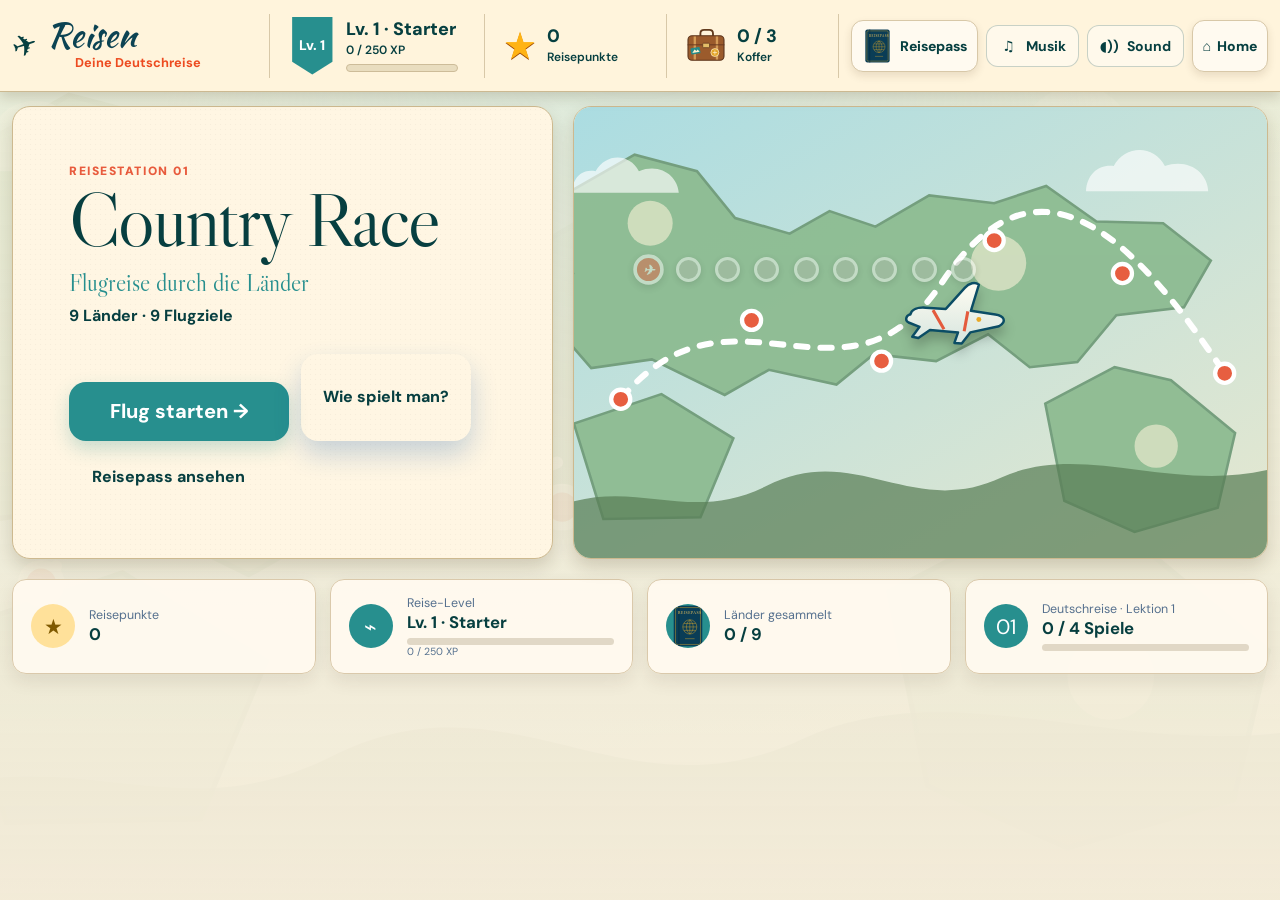
==== english-game/CountryMap/index.html @ 7abf274a "Implement Reisen English learning game" ====
<!doctype html>
<html lang="de">

<head>
    <meta charset="utf-8">
    <meta name="viewport" content="width=device-width,initial-scale=1,viewport-fit=cover">
    <meta name="theme-color" content="#fff4dc">
    <title>Flag Match – Woher kommst du?</title>
    <title>Country Race · Deine Deutschreise</title>
    <link rel="stylesheet" href="assets/country-map.css">
    <link rel="stylesheet" href="../assets/game-theme.css">
    <link rel="stylesheet" href="../assets/reisen-audio.css">
    <link rel="stylesheet" href="../assets/mobile-fit.css?v=mobile-9">
    <style>
        :root {
            --blue: #4f80ed;
            --dark: #19345f;
            --pale: #eaf4ff;
            --green: #23b77b;
            --red: #ef5f67;
            --shadow: 0 20px 55px rgba(38, 76, 135, .17);
            --radius: 30px
        }

        * {
            box-sizing: border-box
        }

        html,
        body {
            margin: 0;
            min-height: 100%;
            font-family: var(--font-ui, "DM Sans", "Segoe UI", Arial, sans-serif);
            color: var(--dark)
        }

        body {
            min-height: 100vh;
            min-height: 100dvh;
            overflow-x: hidden;
            background: linear-gradient(145deg, #cde9ff 0%, #79afff 50%, #668ae9 100%)
        }

        button {
            font: inherit
        }

        .bg {
            position: fixed;
            inset: 0;
            overflow: hidden;
            pointer-events: none
        }

        .orb {
            position: absolute;
            border-radius: 50%;
            background: rgba(255, 255, 255, .18);
            animation: float 7s ease-in-out infinite
        }

        .o1 {
            width: 130px;
            height: 130px;
            left: 5%;
            top: 13%
        }

        .o2 {
            width: 48px;
            height: 48px;
            right: 11%;
            top: 18%;
            animation-delay: -2s
        }

        .o3 {
            width: 90px;
            height: 90px;
            right: 4%;
            bottom: 12%;
            animation-delay: -4s
        }

        .cloud {
            position: absolute;
            width: 100px;
            height: 30px;
            border-radius: 30px;
            background: rgba(255, 255, 255, .44);
            filter: blur(.2px);
            animation: drift 18s linear infinite
        }

        .cloud:before,
        .cloud:after {
            content: "";
            position: absolute;
            border-radius: 50%;
            background: inherit
        }

        .cloud:before {
            width: 42px;
            height: 42px;
            left: 18px;
            bottom: 5px
        }

        .cloud:after {
            width: 55px;
            height: 55px;
            right: 13px;
            bottom: 3px
        }

        .c1 {
            top: 12%;
            left: -130px
        }

        .c2 {
            top: 70%;
            left: -180px;
            animation-delay: -9s;
            transform: scale(.65)
        }

        .route {
            position: absolute;
            right: -20px;
            top: 15%;
            width: 340px;
            height: 190px;
            opacity: .46
        }

        .plane {
            position: absolute;
            right: 13%;
            top: 14%;
            font-size: 32px;
            transform: rotate(-18deg);
            animation: plane 5s ease-in-out infinite
        }

        .map {
            position: absolute;
            inset: 10% 4%;
            width: 92%;
            height: 80%;
            opacity: .07
        }

        .app {
            position: relative;
            z-index: 2;
            min-height: 100vh;
            min-height: 100dvh;
            display: grid;
            place-items: center;
            padding: 20px
        }

        .shell {
            width: min(720px, 100%)
        }

        .topbar {
            display: flex;
            align-items: center;
            justify-content: space-between;
            margin-bottom: 14px;
            color: white;
            font-weight: 800;
            text-shadow: 0 2px 8px #436aaa
        }

        .sound,
        .icon-btn {
            border: 0;
            background: rgba(255, 255, 255, .88);
            color: var(--dark);
            width: 48px;
            height: 48px;
            border-radius: 16px;
            cursor: pointer;
            box-shadow: 0 8px 22px rgba(35, 65, 110, .16);
            transition: .2s
        }

        .sound:hover,
        .icon-btn:hover {
            transform: translateY(-2px)
        }

        .score {
            padding: 11px 18px;
            border-radius: 16px;
            background: rgba(255, 255, 255, .24);
            backdrop-filter: blur(8px)
        }

        .progress-meta {
            display: flex;
            justify-content: space-between;
            margin: 0 4px 8px
        }

        .progress {
            height: 12px;
            border-radius: 20px;
            background: rgba(255, 255, 255, .28);
            overflow: hidden;
            margin-bottom: 18px
        }

        .progress>div {
            height: 100%;
            width: 0;
            border-radius: inherit;
            background: linear-gradient(90deg, #ffe66b, #ffbd4a);
            transition: width .5s ease;
            box-shadow: 0 0 14px #ffd95e
        }

        .card {
            position: relative;
            text-align: center;
            background: rgba(255, 255, 255, .91);
            border: 1px solid rgba(255, 255, 255, .72);
            box-shadow: var(--shadow);
            border-radius: var(--radius);
            padding: clamp(24px, 5vw, 45px);
            backdrop-filter: blur(16px);
            overflow: hidden;
            animation: enter .55s cubic-bezier(.2, .8, .2, 1)
        }

        .screen[hidden] {
            display: none
        }

        .start-card {
            padding-block: clamp(48px, 10vw, 85px)
        }

        .globe {
            font-size: clamp(70px, 14vw, 110px);
            display: block;
            filter: drop-shadow(0 12px 13px rgba(35, 87, 153, .2));
            animation: bob 3s ease-in-out infinite
        }

        h1 {
            font-size: clamp(38px, 8vw, 66px);
            line-height: 1;
            margin: 18px 0 10px;
            letter-spacing: -2px
        }

        h2 {
            font-size: clamp(27px, 5vw, 39px);
            margin: 10px 0
        }

        p {
            font-size: clamp(17px, 3vw, 21px);
            color: #617492
        }

        .primary {
            border: 0;
            margin-top: 28px;
            padding: 18px 34px;
            min-width: 220px;
            border-radius: 19px;
            background: linear-gradient(135deg, #558cf5, #426ed8);
            color: #fff;
            font-size: 20px;
            font-weight: 850;
            cursor: pointer;
            box-shadow: 0 13px 25px rgba(67, 110, 216, .33);
            transition: transform .2s, box-shadow .2s
        }

        .primary:hover {
            transform: translateY(-3px);
            box-shadow: 0 17px 30px rgba(67, 110, 216, .37)
        }

        .primary:active {
            transform: translateY(1px)
        }

        .flag-row {
            display: flex;
            justify-content: center;
            align-items: center;
            gap: 14px;
            margin: 4px 0
        }

        .flag {
            font-size: clamp(82px, 20vw, 136px);
            line-height: 1.2;
            filter: drop-shadow(0 11px 8px rgba(23, 52, 95, .16));
            user-select: none
        }

        .speak {
            font-size: 23px
        }

        .question {
            margin: 7px 0 25px;
            font-weight: 900;
            color: var(--dark)
        }

        .answers {
            display: grid;
            grid-template-columns: 1fr 1fr;
            gap: 14px
        }

        .answer {
            border: 2px solid #dce9f9;
            background: #fff;
            color: var(--dark);
            border-radius: 18px;
            padding: 17px 12px;
            font-size: 17px;
            font-weight: 800;
            cursor: pointer;
            box-shadow: 0 6px 13px rgba(50, 80, 120, .08);
            transition: .18s
        }

        .answer:hover:not(:disabled) {
            border-color: #80a9f6;
            transform: translateY(-2px);
            background: #f7faff
        }

        .answer:disabled {
            cursor: default
        }

        .answer.correct {
            color: #08744c;
            background: #dff8ed;
            border-color: #4bd29b;
            animation: pop .45s
        }

        .answer.wrong {
            color: #a72e38;
            background: #ffe2e4;
            border-color: #f27a82
        }

        .feedback {
            min-height: 72px;
            margin-top: 18px;
            display: grid;
            place-items: center;
            font-weight: 900;
            font-size: 20px
        }

        .feedback.good {
            color: #148259
        }

        .feedback.bad {
            color: #c7424d
        }

        .float-points {
            position: absolute;
            left: 50%;
            top: 42%;
            font-size: 25px;
            font-weight: 950;
            color: var(--green);
            animation: points 1s forwards;
            pointer-events: none
        }

        .combo {
            color: #d95a20;
            font-weight: 900;
            min-height: 24px
        }

        .shake {
            animation: shake .42s
        }

        .good-glow {
            animation: greenGlow .7s
        }

        .bad-glow {
            animation: redGlow .7s
        }

        .stats {
            display: grid;
            grid-template-columns: 1fr 1fr;
            gap: 12px;
            margin: 25px 0
        }

        .stat {
            background: #f1f6fd;
            border-radius: 18px;
            padding: 17px
        }

        .stat b {
            display: block;
            font-size: 27px;
            color: var(--dark)
        }

        .stat span {
            font-size: 14px;
            color: #687b97
        }

        .actions {
            display: flex;
            justify-content: center;
            gap: 12px;
            flex-wrap: wrap
        }

        .secondary {
            background: #fff;
            color: #416cc9;
            border: 2px solid #a8c3f7;
            box-shadow: none
        }

        .confetti {
            position: fixed;
            z-index: 5;
            top: -20px;
            width: 10px;
            height: 18px;
            border-radius: 3px;
            animation: fall var(--d) linear forwards;
            transform: rotate(var(--r))
        }

        @keyframes enter {
            from {
                opacity: 0;
                transform: translateY(20px) scale(.98)
            }
        }

        @keyframes float {
            50% {
                transform: translateY(-22px)
            }
        }

        @keyframes bob {
            50% {
                transform: translateY(-9px) rotate(3deg)
            }
        }

        @keyframes drift {
            to {
                left: 110%
            }
        }

        @keyframes plane {
            50% {
                transform: translate(-22px, 14px) rotate(-10deg)
            }
        }

        @keyframes pop {
            50% {
                transform: scale(1.04)
            }
        }

        @keyframes points {
            to {
                opacity: 0;
                transform: translateY(-90px) scale(1.25)
            }
        }

        @keyframes shake {

            20%,
            60% {
                transform: translateX(-8px)
            }

            40%,
            80% {
                transform: translateX(8px)
            }
        }

        @keyframes greenGlow {
            50% {
                box-shadow: 0 0 42px rgba(35, 183, 123, .65)
            }
        }

        @keyframes redGlow {
            50% {
                box-shadow: 0 0 42px rgba(239, 95, 103, .55)
            }
        }

        @keyframes fall {
            to {
                transform: translateY(110vh) rotate(720deg);
                opacity: .7
            }
        }

        :focus-visible {
            outline: 4px solid #ffcf4c;
            outline-offset: 3px
        }

        @media(max-width:560px) {
            .app {
                padding: 12px
            }

            .answers {
                grid-template-columns: 1fr
            }

            .card {
                border-radius: 25px;
                padding: 23px 17px
            }

            .answer {
                padding: 14px 10px
            }

            .topbar {
                font-size: 14px
            }

            .score {
                padding: 10px 12px
            }

            .sound {
                width: 43px;
                height: 43px
            }

            .feedback {
                min-height: 62px;
                margin-top: 10px
            }

            .flag {
                font-size: 92px
            }
        }

        @media(prefers-reduced-motion:reduce) {

            *,
            *:before,
            *:after {
                animation-duration: .01ms !important;
                animation-iteration-count: 1 !important;
                transition-duration: .01ms !important
            }
        }

        .flag {
            font-size: 0 !important;
            width: clamp(170px, 42vw, 245px);
            aspect-ratio: 3/2;
            border-radius: 14px;
            overflow: hidden;
            line-height: 0 !important;
            filter: drop-shadow(0 11px 8px rgba(23, 52, 95, .2));
            box-shadow: inset 0 0 0 1px rgba(0, 0, 0, .12)
        }

        .flag svg {
            display: block;
            width: 100%;
            height: 100%
        }

        @media(max-width:560px) {
            .flag {
                width: 170px
            }
        }

        .screen-head {
            display: flex;
            justify-content: flex-end;
            margin-bottom: 12px
        }

        .passport-btn {
            border: 0;
            border-radius: 15px;
            padding: 11px 16px;
            background: rgba(255, 255, 255, .92);
            color: var(--dark);
            font-weight: 850;
            cursor: pointer;
            box-shadow: 0 8px 22px rgba(35, 65, 110, .16)
        }

        .topbar .passport-btn {
            padding: 11px 13px
        }

        .passport-card {
            width: min(390px, 100%);
            margin: 24px auto 0;
            padding: 16px;
            border: 2px solid #dbe7f6;
            border-radius: 19px;
            background: #f8fbff;
            color: var(--dark);
            cursor: pointer;
            text-align: left
        }

        .passport-card strong {
            display: block;
            font-size: 18px
        }

        .mini-progress,
        .passport-progress {
            height: 9px;
            margin-top: 10px;
            background: #dbe4ed;
            border-radius: 10px;
            overflow: hidden
        }

        .mini-progress span,
        .passport-progress span {
            display: block;
            height: 100%;
            width: 0;
            background: linear-gradient(90deg, #5b8df0, #38bd88);
            border-radius: inherit;
            transition: width .55s ease
        }

        .passport-summary {
            background: #fff8df;
            border: 2px solid #f1d776;
            border-radius: 18px;
            padding: 14px;
            margin: 18px 0;
            font-weight: 800
        }

        .passport-summary p {
            margin: 5px;
            font-size: 16px
        }

        .overlay {
            position: fixed;
            z-index: 20;
            inset: 0;
            display: grid;
            place-items: center;
            padding: 16px;
            background: rgba(15, 34, 67, .62);
            backdrop-filter: blur(5px);
            opacity: 1;
            transition: opacity .2s
        }

        .overlay[hidden] {
            display: none
        }

        .passport-book {
            position: relative;
            width: min(820px, 100%);
            max-height: min(91vh, 900px);
            overflow: auto;
            border-radius: 28px;
            padding: 25px;
            background: linear-gradient(90deg, #fffaf0 0 49.5%, #e5d5ba 50%, #fffaf0 50.5%);
            box-shadow: 0 30px 80px rgba(5, 20, 45, .4);
            animation: passportOpen .35s ease
        }

        .passport-head {
            text-align: center;
            padding-right: 45px
        }

        .passport-head h2 {
            margin: 0
        }

        .passport-head p {
            margin: 4px
        }

        .modal-close {
            position: absolute;
            right: 18px;
            top: 16px;
            width: 43px;
            height: 43px;
            border: 0;
            border-radius: 50%;
            background: #edf2f7;
            font-size: 22px;
            cursor: pointer
        }

        .passport-progress-wrap {
            margin: 18px auto 20px;
            max-width: 520px;
            text-align: center;
            font-weight: 850
        }

        .passport-progress {
            background: #d7d0c3;
            height: 12px
        }

        .complete {
            color: #7a5700;
            margin-top: 10px;
            animation: badgeIn .5s ease
        }

        .stamp-grid {
            display: grid;
            grid-template-columns: repeat(3, minmax(0, 1fr));
            gap: 16px
        }

        .stamp {
            --ink: #275ea8;
            min-width: 0;
            min-height: 168px;
            border: 3px double var(--ink);
            border-radius: 50%;
            padding: 16px 8px;
            display: grid;
            place-items: center;
            align-content: center;
            gap: 4px;
            text-align: center;
            color: var(--ink);
            transform: rotate(var(--turn));
            background: radial-gradient(circle at 20% 30%, transparent 0 2px, currentColor 3px 4px, transparent 5px), rgba(255, 255, 255, .32);
            background-size: 27px 29px;
            box-shadow: inset 0 0 0 4px #fffaf0, inset 0 0 0 6px currentColor
        }

        .stamp-flag {
            font-size: 31px;
            line-height: 1
        }

        .stamp-name {
            font-size: 14px;
            font-weight: 950;
            text-transform: uppercase;
            overflow-wrap: anywhere
        }

        .stamp-state,
        .stamp-visits {
            font-size: 12px;
            font-weight: 900
        }

        .stamp.locked {
            filter: grayscale(1);
            opacity: .48;
            transform: rotate(var(--turn)) scale(.97)
        }

        .stamp.locked .stamp-name {
            filter: blur(.25px)
        }

        .passport-footer {
            display: flex;
            justify-content: center;
            margin-top: 22px
        }

        .reset-btn {
            border: 0;
            background: transparent;
            color: #9c3440;
            text-decoration: underline;
            cursor: pointer;
            padding: 10px
        }

        .unlock-box {
            position: relative;
            width: min(390px, 100%);
            padding: 30px;
            text-align: center;
            border-radius: 28px;
            background: #fffaf0;
            box-shadow: 0 25px 70px rgba(0, 0, 0, .35);
            animation: unlockIn .45s cubic-bezier(.2, 1.5, .4, 1)
        }

        .unlock-box .stamp {
            width: 210px;
            height: 210px;
            margin: 18px auto;
            animation: stampLand .6s cubic-bezier(.2, 1.5, .4, 1)
        }

        .unlock-box h2 {
            color: #b16c05
        }

        .unlock-box p {
            margin: 5px
        }

        .unlock-confetti {
            position: absolute;
            width: 9px;
            height: 14px;
            border-radius: 2px;
            animation: burst 1.2s ease-out forwards
        }

        .confirm-box {
            width: min(430px, 100%);
            padding: 28px;
            text-align: center;
            border-radius: 24px;
            background: white
        }

        .confirm-actions {
            display: flex;
            gap: 10px;
            justify-content: center
        }

        .confirm-actions button {
            margin-top: 16px;
            padding: 12px 18px;
            border: 0;
            border-radius: 13px;
            cursor: pointer;
            font-weight: 800
        }

        .confirm-actions .danger {
            background: #c94350;
            color: white
        }

        @keyframes passportOpen {
            from {
                opacity: 0;
                transform: scale(.93) rotateX(-8deg)
            }
        }

        @keyframes unlockIn {
            from {
                opacity: 0;
                transform: scale(.75)
            }
        }

        @keyframes stampLand {
            from {
                opacity: 0;
                transform: scale(1.8) rotate(-28deg)
            }
        }

        @keyframes badgeIn {
            from {
                opacity: 0;
                transform: scale(.7)
            }
        }

        @keyframes burst {
            to {
                transform: translate(var(--x), var(--y)) rotate(540deg);
                opacity: 0
            }
        }

        @media(max-width:620px) {
            .stamp-grid {
                grid-template-columns: repeat(2, minmax(0, 1fr))
            }

            .passport-book {
                padding: 20px 14px;
                background: #fffaf0
            }

            .topbar {
                flex-wrap: wrap;
                gap: 8px
            }

            .topbar .passport-btn {
                order: 4;
                width: 100%
            }
        }

        @media(max-width:350px) {
            .stamp-grid {
                grid-template-columns: 1fr
            }
        }

        @media(prefers-reduced-motion:reduce) {

            .stamp,
            .stamp.locked {
                transform: none
            }

            .unlock-confetti {
                display: none
            }
        }

        /* Reisen shared visual language */
        :root {
            --blue: #176bd6;
            --blue-dark: #0d55b6;
            --dark: #12325b;
            --muted: #55708e;
            --glass: rgba(255, 255, 255, .78);
            --shadow: 0 22px 60px rgba(28, 91, 151, .14);
            --radius: 24px
        }

        body {
            background: linear-gradient(155deg, #caedff 0%, #7fc7f7 52%, #5ca7e8 100%);
            font-family: var(--font-ui, "DM Sans", "Segoe UI", Arial, sans-serif)
        }

        .site-header {
            position: relative;
            z-index: 10;
            width: min(1120px, calc(100% - 32px));
            min-height: 70px;
            margin: 16px auto 0;
            padding: 10px 12px 10px 20px;
            display: flex;
            align-items: center;
            gap: 10px;
            border: 1px solid rgba(255, 255, 255, .85);
            border-radius: 22px;
            background: rgba(255, 255, 255, .76);
            box-shadow: 0 15px 40px rgba(28, 91, 151, .13);
            backdrop-filter: blur(16px);
            -webkit-backdrop-filter: blur(16px);
            animation: pageIn .55s ease-out both
        }

        .site-brand {
            margin-right: auto;
            color: var(--dark);
            font-size: 1.25rem;
            font-weight: 900;
            letter-spacing: -.02em;
            white-space: nowrap
        }

        .header-item,
        .site-header .sound {
            min-height: 46px;
            width: auto;
            padding: 11px 15px;
            display: inline-flex;
            align-items: center;
            justify-content: center;
            gap: 7px;
            border: 0;
            border-radius: 17px;
            color: #fff;
            background: linear-gradient(135deg, var(--blue), #438fe5);
            box-shadow: 0 10px 22px rgba(18, 91, 176, .22);
            font-weight: 800;
            line-height: 1;
            text-decoration: none;
            white-space: nowrap;
            cursor: pointer;
            transition: transform .25s ease, box-shadow .25s ease, background .25s ease
        }

        .header-item:hover,
        .site-header .sound:hover {
            transform: translateY(-2px) scale(1.02);
            background: linear-gradient(135deg, var(--blue-dark), #287dd9);
            box-shadow: 0 14px 28px rgba(18, 91, 176, .3)
        }

        .header-item:active,
        .site-header .sound:active {
            transform: translateY(1px) scale(.99)
        }

        .app {
            min-height: calc(100vh - 102px);
            min-height: calc(100dvh - 102px);
            padding-top: 18px;
            animation: pageIn .55s ease-out both
        }

        .card,
        .passport-card,
        .passport-summary,
        .stat,
        .passport-book,
        .unlock-box,
        .confirm-box {
            border: 1px solid rgba(255, 255, 255, .88);
            border-radius: var(--radius);
            background: var(--glass);
            box-shadow: var(--shadow);
            backdrop-filter: blur(16px);
            -webkit-backdrop-filter: blur(16px);
            transition: transform .3s ease, box-shadow .3s ease
        }

        .card:hover,
        .passport-card:hover {
            transform: translateY(-4px);
            box-shadow: 0 28px 68px rgba(28, 91, 151, .2)
        }

        .topbar {
            padding: 10px 12px;
            border: 1px solid rgba(255, 255, 255, .7);
            border-radius: 20px;
            background: rgba(255, 255, 255, .28);
            text-shadow: none;
            backdrop-filter: blur(12px)
        }

        .progress-meta {
            margin: 0
        }

        .score {
            background: rgba(255, 255, 255, .72)
        }

        .primary,
        .secondary,
        .passport-btn,
        .icon-btn,
        .modal-close,
        .confirm-actions button,
        .reset-btn {
            border: 0;
            border-radius: 17px;
            color: #fff;
            background: linear-gradient(135deg, var(--blue), #438fe5);
            box-shadow: 0 13px 27px rgba(18, 91, 176, .24);
            font-weight: 800;
            text-decoration: none;
            cursor: pointer;
            transition: transform .25s ease, box-shadow .25s ease, background .25s ease
        }

        .primary:hover,
        .secondary:hover,
        .passport-btn:hover,
        .icon-btn:hover,
        .modal-close:hover,
        .confirm-actions button:hover,
        .reset-btn:hover {
            transform: translateY(-2px) scale(1.02);
            background: linear-gradient(135deg, var(--blue-dark), #287dd9);
            box-shadow: 0 17px 34px rgba(18, 91, 176, .31)
        }

        .primary:active,
        .secondary:active,
        .passport-btn:active,
        .icon-btn:active,
        .modal-close:active,
        .confirm-actions button:active,
        .reset-btn:active {
            transform: translateY(1px) scale(.99)
        }

        .passport-btn {
            padding: 11px 16px
        }

        .icon-btn {
            width: 48px;
            height: 48px
        }

        .modal-close {
            width: 43px;
            height: 43px
        }

        .reset-btn {
            padding: 12px 18px
        }

        .stat {
            background: rgba(241, 248, 255, .78);
            box-shadow: 0 10px 25px rgba(40, 100, 154, .09)
        }

        .passport-summary {
            background: rgba(255, 251, 232, .82)
        }

        .answer {
            border: 0;
            color: #fff;
            background: linear-gradient(135deg, var(--blue), #438fe5);
            box-shadow: 0 10px 22px rgba(18, 91, 176, .2);
            transition: transform .25s ease, box-shadow .25s ease, background .25s ease
        }

        .answer:hover:not(:disabled) {
            border-color: transparent;
            color: #fff;
            background: linear-gradient(135deg, var(--blue-dark), #287dd9);
            transform: translateY(-2px) scale(1.015);
            box-shadow: 0 14px 28px rgba(18, 91, 176, .28)
        }

        .answer:active:not(:disabled) {
            transform: translateY(1px) scale(.99)
        }

        .answer.correct {
            color: #08744c;
            background: #dff8ed;
            box-shadow: 0 10px 22px rgba(35, 183, 123, .2)
        }

        .answer.wrong {
            color: #a72e38;
            background: #ffe2e4;
            box-shadow: 0 10px 22px rgba(239, 95, 103, .18)
        }

        @keyframes pageIn {
            from {
                opacity: 0;
                transform: translateY(12px)
            }

            to {
                opacity: 1;
                transform: translateY(0)
            }
        }

        @media(max-width:700px) {
            .site-header {
                flex-wrap: wrap;
                padding: 10px
            }

            .site-brand {
                flex: 1 0 calc(100% - 10px);
                text-align: center
            }

            .header-item,
            .site-header .sound {
                flex: 1 1 0;
                min-width: 0;
                padding-inline: 10px
            }

            .app {
                min-height: calc(100dvh - 148px);
                padding-inline: 12px
            }
        }

        @media(max-width:420px) {
            .site-header {
                width: calc(100% - 20px);
                margin-top: 10px
            }

            .header-item,
            .site-header .sound {
                font-size: .82rem
            }

            .card {
                padding-inline: 16px
            }

            .primary {
                width: 100%;
                min-width: 0;
                padding-inline: 16px
            }

            .actions {
                width: 100%
            }

            .topbar {
                font-size: .85rem
            }

            .stamp {
                min-height: 145px
            }
        }
    </style>
</head>

<body class="reisen-upgrade" data-music-theme="countryMap">
    <div id="reisenApp">
        <a class="skip-link" href="#reiseMain">Zum Spiel springen</a>
        <header class="reisen-header" aria-label="Hauptnavigation"><a class="reisen-brand" href="../index.html"><span
                    class="reisen-brand__plane">✈</span><span><b class="reisen-brand__name">Reisen</b><small
                        class="reisen-subtitle">Deine Deutschreise</small></span></a>
            <div class="reisen-header__stat"><span class="reisen-level">Lv. 1</span><span><b
                        data-level-name>Starter</b><small data-xp-text>0 / 250 XP</small><span class="reisen-xp"><i
                            data-xp-bar></i></span></span></div>
            <div class="reisen-header__stat"><span class="reisen-star">★</span><span><b
                        data-global-points>0</b><small>Reisepunkte</small></span></div>
            <div class="reisen-header__stat reisen-header__stat--case"><img src="assets/country-map/suitcase.svg"
                    width="42" height="42" alt=""><span><b><span data-suitcase>0</span> /
                        3</b><small>Koffer</small></span></div>
            <div class="reisen-header__actions"><button class="reisen-header__action reisen-header__action--passport"
                    data-passport><img src="assets/country-map/passport.svg"
                        alt=""><span>Reisepass</span></button><button class="reisen-header__action" data-sound
                    aria-label="Ton ausschalten">🔊<span>Sound</span></button><a class="reisen-header__action"
                    href="../index.html" aria-label="Home">⌂<span>Home</span></a></div>
        </header>
        <main id="reiseMain" class="reise-main">
            <p id="reiseLive" class="sr-only" aria-live="assertive"></p>
            <section id="reiseStart" class="reise-screen start-layout">
                <article class="paper intro-card">
                    <p class="kicker">REISESTATION 01</p>
                    <h1>Country Race</h1>
                    <p class="tagline">Flugreise durch die Länder</p><b>9 Länder · 9 Flugziele</b>
                    <div class="button-row"><button class="reise-button primary" id="reiseStartBtn">Flug starten
                            →</button><button class="reise-button secondary" id="reiseHowBtn">Wie spielt man?</button><button class="reise-button quiet" data-passport>Reisepass ansehen</button>
                    </div>
                </article>
                <article class="paper map-card"><img src="assets/country-map/travel-map.svg"
                        alt="Illustrierte Reiseroute">
                    <div class="route" data-route></div><img class="map-plane" src="assets/country-map/plane.svg"
                        alt="">
                </article>
                <aside class="status-grid">
                    <div class="status-box"><i>★</i><span>Reisepunkte<strong data-global-points>0</strong></span></div>
                    <div class="status-box"><i>⌁</i><span>Reise-Level<strong data-level-name>Lv. 1 · Starter</strong><em
                                class="meter"><u data-xp-bar></u></em><small data-xp-text></small></span></div>
                    <div class="status-box"><img src="assets/country-map/passport.svg" alt=""><span>Länder
                            gesammelt<strong><b data-visited>0</b> / 9</strong></span></div>
                    <div class="status-box"><i>01</i><span>Deutschreise · Lektion 1<strong><b data-games>0</b> / 4
                                Spiele</strong><em class="meter"><u data-lesson-bar></u></em></span></div>
                </aside>
            </section>
            <section id="reiseGame" class="reise-screen play-layout" hidden>
                <aside class="paper journey-panel">
                    <p class="station-tag">REISESTATION 01</p>
                    <h2>COUNTRY RACE</h2>
                    <p class="left-subtitle">Flugreise durch die Länder</p><strong>9 Länder · 9 Flugziele</strong>
                    <div class="mini-map"><img src="assets/country-map/travel-map.svg" alt="Dekorative Reisekarte">
                        <div class="route" data-route></div><img id="reisePlane" src="assets/country-map/plane.svg"
                            alt="Aktuelle Position">
                    </div>
                    <div class="left-passport"><img src="assets/country-map/passport.svg" alt=""><span>Mein
                            Reisepass<b><b data-visited>0</b> / 9 Länder besucht</b></span></div><button
                        class="reise-button primary" data-passport>Reisepass ansehen</button><small
                        class="left-best">Bestwert 🏆 <b id="leftBest">0</b></small>
                    <div class="bonus-box"><img src="assets/country-map/suitcase.svg"
                            alt=""><span><b>Bonus-Koffer</b><small><b data-suitcase>0</b> / 3 richtige</small></span>
                    </div>
                    <div class="combo-box"><b id="reiseCombo">Serie starten</b><small id="comboHelp">Drei richtige
                            Antworten finden den Koffer.</small></div>
                </aside>
                <div class="question-column">
                    <div class="mission-route paper"><span id="reiseMission">MISSION 1 / 9</span>
                        <div class="route" data-route></div><b>⚑</b>
                    </div>
                    <article class="paper quiz-card flight-card phase-start" id="reiseCard">
                        <div class="mystery" id="mysteryLabel" hidden><b>GEHEIMES LAND</b><span>Doppelte
                                Missionspunkte</span></div>
                        <div class="flight-prompt">
                            <span>FLUGZIEL</span>
                            <div class="reise-flag" id="reiseFlag" role="img"></div>
                            <div class="conceal" id="conceal" hidden>?</div><button id="reiseSpeak"
                                aria-label="Ländernamen anhören">🔊</button>
                        </div>
                        <h2>Fliege zum richtigen Land!</h2>
                        <div class="flight-world" id="flightWorld">
                            <div class="flight-sky" aria-hidden="true"><i></i><i></i><i></i></div>
                            <div class="flight-horizon" aria-hidden="true"></div>
                            <div class="reise-answers flight-lanes" id="reiseAnswers"></div>
                            <div class="flight-plane" id="flightPlane" aria-hidden="true"><i class="turbo-trail"></i><img src="assets/country-map/plane.svg" alt=""></div>
                            <div class="arrival-banner" id="arrivalBanner" hidden><b>ZIEL ERREICHT!</b><span>Alle Länder angeflogen</span></div>
                        </div>
                        <div class="reise-feedback" id="reiseFeedback" aria-live="polite"></div><button
                            class="reise-button primary" id="reiseNext" hidden>Weiterfliegen →</button>
                    </article>
                    <div class="game-footer"><button class="reise-button secondary"
                            onclick="document.getElementById('reiseStart').hidden=false;document.getElementById('reiseGame').hidden=true">←
                            Zurück</button><span>✈ Flugmeilen <b id="reiseScore">0</b></span><span>Bestwert <b
                                id="reiseBest">0</b></span></div>
                </div>
                <aside class="paper passport-side">
                    <header><img src="assets/country-map/passport.svg" alt="">
                        <h3>MEIN REISEPASS</h3>
                        <p>Lektion 1</p>
                    </header>
                    <nav>
                        <span>◎<small>Länder</small></span><span>▣<small>Dialoge</small></span><span>✚<small>Sätze</small></span><span>⌖<small>Woher?</small></span>
                    </nav>
                    <p>Besuchte Länder: <b data-visited>0</b> / 9</p>
                    <div id="reiseMiniStamps" class="mini-stamp-grid"></div><button class="text-link"
                        data-passport>Reisepass öffnen →</button>
                    <footer>Alle 9 Länder besuchen für das <b>Länder-Meister-Abzeichen!</b></footer>
                </aside>
            </section>
            <section id="reiseEnd" class="reise-screen end-layout" hidden>
                <article class="paper final-card"><img src="assets/country-map/plane.svg" alt="">
                    <p class="kicker">REISESTATION 01</p>
                    <h1>Reise geschafft!</h1>
                    <p id="recordText"></p>
                    <div class="results">
                        <div><b>9</b><span>Missionen</span></div>
                        <div><b id="finalCorrect">0 / 9</b><span>richtig</span></div>
                        <div><b id="finalScore">0</b><span>Flugmeilen</span></div>
                        <div><b id="finalCombo">x0</b><span>Beste Serie</span></div>
                        <div><b id="finalStamps">0</b><span>Neue Stempel</span></div>
                    </div>
                    <div id="finishBonus" class="finish-bonus"></div>
                    <div class="global-result"><span>★ Reisepunkte <b data-global-points>0</b></span><span
                            data-level-name>Lv. 1 · Starter</span><span>Deutschreise: <b data-games>0</b> / 4</span><em
                            class="meter"><u data-lesson-bar></u></em></div>
                    <div class="button-row"><button class="reise-button primary" id="reiseAgain">Noch einmal
                            spielen</button><button class="reise-button secondary" data-passport>Reisepass
                            ansehen</button><a class="reise-button quiet" href="../index.html">Zurück zu den Spielen</a>
                    </div>
                </article>
            </section>
        </main>
        <div class="reise-overlay" id="reisePassport" hidden>
            <section class="passport-book-new" role="dialog" aria-modal="true" aria-labelledby="reisePassportTitle">
                <button class="close-modal" data-close>×</button>
                <header><small>DEINE DEUTSCHREISE</small>
                    <h2 id="reisePassportTitle">Mein Reisepass</h2>
                    <p>Besuchte Länder: <b data-visited>0</b> / 9</p>
                </header><em class="meter"><u data-passport-bar></u></em>
                <nav><button class="active">Länder</button><button disabled>Meine Reise · bald</button></nav>
                <div id="reiseStampGrid" class="stamp-grid-new"></div>
                <p id="passportMilestone">Sammle alle neun Länderstempel.</p><button class="reset-link"
                    id="reiseReset">Länderstempel zurücksetzen</button>
            </section>
        </div>
        <div class="reise-overlay" id="reiseReward" hidden>
            <section class="reward-card" role="dialog" aria-modal="true" aria-labelledby="rewardHeading"><button
                    class="close-modal" data-close>×</button><small id="rewardKicker">NEUER STEMPEL</small>
                <h2 id="rewardHeading"></h2>
                <div id="rewardImage"></div>
                <p id="rewardCopy"></p><button class="reise-button primary" data-close>Weiterreisen</button>
            </section>
        </div>
        <div class="reise-overlay" id="reiseConfirm" hidden>
            <section class="confirm-card" role="alertdialog" aria-modal="true">
                <h2>Länderstempel zurücksetzen?</h2>
                <p>Besuche und Stempel werden gelöscht. Reisepunkte, XP und Spielwerte bleiben erhalten.</p><button
                    class="reise-button secondary" id="reiseCancel">Abbrechen</button><button
                    class="reise-button danger" id="reiseConfirmBtn">Zurücksetzen</button>
            </section>
        </div>
        <div class="reise-overlay" id="reiseTutorial" hidden>
            <section class="reward-card tutorial-card" role="dialog" aria-modal="true" aria-labelledby="tutorialHeading"><button
                    class="close-modal" data-close>×</button><small>COUNTRY RACE</small>
                <h2 id="tutorialHeading">So fliegst du</h2>
                <ol><li>Sieh dir die Flagge an.</li><li>Wähle mit Tippen, ← → oder A / D eine Flugroute.</li><li>Fliege durch das richtige Länder-Tor und sammle Flugmeilen.</li></ol>
                <p>Ab drei richtigen Flügen startet dein Turbo. Es gibt keine Leben und keinen Zeitdruck.</p>
                <button class="reise-button primary" id="tutorialStart">Flug starten →</button>
            </section>
        </div>
        <div id="reiseToasts" class="toast-stack" aria-live="polite"></div>
    </div>
    <div id="legacyCountryMap" hidden>
        <header class="site-header" aria-label="Reisen navigation">
            <div class="site-brand">✈️ Reisen</div>
            <a class="header-item" href="../index.html" aria-label="Zur Reisen Startseite">🏠 Home</a>
            <div class="header-item" aria-label="Beste Punktzahl">⭐ Best Score <span id="headerBest">0</span></div>
            <button class="sound" data-sound aria-label="Ton ein- oder ausschalten">🔊 Sound</button>
        </header>
        <div class="bg" aria-hidden="true">
            <div class="orb o1"></div>
            <div class="orb o2"></div>
            <div class="orb o3"></div>
            <div class="cloud c1"></div>
            <div class="cloud c2"></div>
            <div class="plane">✈️</div><svg class="route" viewBox="0 0 340 190">
                <path d="M10 165 C90 20 190 210 330 20" fill="none" stroke="white" stroke-width="3"
                    stroke-dasharray="8 10" />
            </svg><svg class="map" viewBox="0 0 1000 500">
                <path fill="white"
                    d="M70 128l59-45 108 9 62 55-34 61-67 9-39 68-54-31-28-72zm278-48 83-31 68 25 8 48-44 34 36 71-30 135-57-25-24-114-51-42zm224 53 64-64 147-18 151 61-13 72-95 26-51 85-83-20-15-93-90-5zm169 234 87-37 91 50-32 67-103-4z" />
            </svg>
        </div>
        <main class="app">
            <div class="shell">
                <section id="start" class="screen">
                    <div class="screen-head"><button class="passport-btn" data-passport aria-label="Reisepass öffnen">🛂
                            Reisepass</button></div>
                    <div class="card start-card"><span class="globe">🌍</span>
                        <h1>Flag Match</h1>
                        <p>Woher kommst du?</p><button class="passport-card" data-passport
                            aria-label="Reisepass öffnen"><strong>🛂 Reisepass</strong><span><b data-visited>0</b> / 9
                                Länder besucht</span><span class="mini-progress"><span
                                    data-passport-bar></span></span></button><button class="primary" id="startBtn">Spiel
                            starten</button>
                    </div>
                </section>
                <section id="game" class="screen" hidden>
                    <header class="topbar">
                        <div class="progress-meta"><span id="qCount">Frage 1 / 9</span></div>
                        <div class="score">⭐ <span id="score">0</span></div><button class="passport-btn" data-passport
                            aria-label="Reisepass öffnen">🛂 Reisepass</button>
                    </header>
                    <div class="progress" aria-label="Spielfortschritt">
                        <div id="bar"></div>
                    </div>
                    <div class="card" id="gameCard">
                        <div class="combo" id="combo" aria-live="polite"></div>
                        <div class="flag-row">
                            <div class="flag" id="flag" role="img"></div><button class="icon-btn speak" id="speak"
                                aria-label="Land vorlesen">🔈</button>
                        </div>
                        <h2 class="question">Welches Land ist das?</h2>
                        <div class="answers" id="answers"></div>
                        <div class="feedback" id="feedback" aria-live="assertive"></div>
                    </div>
                </section>
                <section id="end" class="screen" hidden>
                    <div class="screen-head"><button class="passport-btn" data-passport aria-label="Reisepass öffnen">🛂
                            Reisepass</button></div>
                    <div class="card"><span class="globe">🎉</span>
                        <h2>Spiel beendet!</h2>
                        <div class="stats">
                            <div class="stat"><b id="correctStat">0</b><span>Richtige Antworten</span></div>
                            <div class="stat"><b id="mistakeStat">0</b><span>Fehler</span></div>
                            <div class="stat"><b id="percentStat">0%</b><span>Prozent</span></div>
                            <div class="stat"><b id="finalStat">0</b><span>⭐ Punktzahl</span></div>
                            <div class="stat" style="grid-column:1/-1"><b id="bestStat">0</b><span>🏆 Beste
                                    Punktzahl</span>
                            </div>
                        </div>
                        <div class="passport-summary">
                            <p id="newStamps">Keine neuen Stempel in dieser Runde.</p>
                            <p>Besuchte Länder insgesamt: <span data-visited>0</span> / 9</p><button
                                class="primary secondary" data-passport aria-label="Reisepass öffnen">Reisepass
                                ansehen</button>
                        </div>
                        <div class="actions"><button class="primary" id="againBtn">Noch einmal</button><button
                                class="primary secondary" id="homeBtn">Startseite</button></div>
                    </div>
                </section>
            </div>
        </main>
        <div class="overlay" id="passportModal" hidden>
            <section class="passport-book" role="dialog" aria-modal="true" aria-labelledby="passportTitle"><button
                    class="modal-close" data-close-passport aria-label="Reisepass schließen">✕</button>
                <header class="passport-head">
                    <h2 id="passportTitle">🛂 Mein Reisepass</h2>
                    <p>Meine Länder</p>
                </header>
                <div class="passport-progress-wrap">
                    <div>Besuchte Länder: <span data-visited>0</span> / 9</div>
                    <div class="passport-progress"><span data-passport-bar></span></div>
                    <div id="completeBadge" class="complete" hidden>🌍 Alle Länder besucht! &nbsp; 🏅 Goldener Reisepass
                    </div>
                </div>
                <div class="stamp-grid" id="stampGrid"></div>
                <footer class="passport-footer"><button class="reset-btn" id="resetPassportBtn">Reisepass
                        zurücksetzen</button></footer>
            </section>
        </div>
        <div class="overlay" id="unlockModal" hidden>
            <section class="unlock-box" role="dialog" aria-modal="true" aria-labelledby="unlockTitle"><button
                    class="modal-close" id="closeUnlock" aria-label="Stempelmeldung schließen">✕</button>
                <h2 id="unlockTitle">Neuer Stempel!</h2>
                <div id="unlockStamp"></div>
                <p><strong id="unlockCountry"></strong> besucht!</p>
            </section>
        </div>
        <div class="overlay" id="resetConfirm" hidden>
            <section class="confirm-box" role="alertdialog" aria-modal="true" aria-labelledby="resetTitle">
                <h2 id="resetTitle">Möchtest du alle Stempel löschen?</h2>
                <div class="confirm-actions"><button id="cancelReset">Abbrechen</button><button class="danger"
                        id="confirmReset">Zurücksetzen</button></div>
            </section>
        </div>
        <script type="text/plain" aria-hidden="true">
        (() => {
            'use strict';
            const countries = [['de', 'Deutschland'], ['at', 'Österreich'], ['ch', 'die Schweiz'], ['fr', 'Frankreich'], ['es', 'Spanien'], ['tr', 'die Türkei'], ['er', 'Eritrea'], ['za', 'Südafrika'], ['us', 'die USA']];
            const PASSPORT_KEY = 'german-games-passport-v1';
            const passportMeta = { de: { flag: '🇩🇪', color: '#2864ad' }, at: { flag: '🇦🇹', color: '#c73743' }, ch: { flag: '🇨🇭', color: '#9e2732' }, fr: { flag: '🇫🇷', color: '#203b79' }, es: { flag: '🇪🇸', color: '#d77a18' }, tr: { flag: '🇹🇷', color: '#b51f3b' }, er: { flag: '🇪🇷', color: '#168b88' }, za: { flag: '🇿🇦', color: '#238252' }, us: { flag: '🇺🇸', color: '#243f76' } };
            function flagSVG(code) { const o = '<svg viewBox="0 0 300 200" xmlns="http://www.w3.org/2000/svg" aria-hidden="true">', z = '</svg>'; const bands = (a, v = false) => a.map((c, i) => `<rect ${v ? `x="${i * 300 / a.length}" width="${300 / a.length}" height="200"` : `y="${i * 200 / a.length}" width="300" height="${200 / a.length}"`} fill="${c}"/>`).join(''); const star = (x, y, s = 20, c = '#fff') => `<text x="${x}" y="${y}" fill="${c}" font-size="${s * 2}" text-anchor="middle" dominant-baseline="central">★</text>`; let s = ''; if (code === 'de') s = bands(['#111', '#d00', '#ffce00']); if (code === 'at') s = bands(['#ed2939', '#fff', '#ed2939']); if (code === 'ch') s = '<rect width="300" height="200" fill="#d52b1e"/><path d="M125 35h50v40h40v50h-40v40h-50v-40H85V75h40z" fill="#fff"/>'; if (code === 'fr') s = bands(['#0055a4', '#fff', '#ef4135'], true); if (code === 'es') s = '<rect width="300" height="200" fill="#aa151b"/><rect y="50" width="300" height="100" fill="#f1bf00"/><rect x="68" y="78" width="27" height="43" rx="3" fill="#aa151b"/><circle cx="81.5" cy="99" r="9" fill="#f1bf00"/>'; if (code === 'tr') s = '<rect width="300" height="200" fill="#e30a17"/><circle cx="125" cy="100" r="53" fill="#fff"/><circle cx="143" cy="100" r="43" fill="#e30a17"/>' + star(190, 100, 19); if (code === 'er') s = '<rect width="300" height="200" fill="#12ad2b"/><path d="M0 0v200l300-100z" fill="#e4181c"/><path d="M0 200h300L0 100z" fill="#4189dd"/><circle cx="75" cy="100" r="29" fill="none" stroke="#ffc726" stroke-width="7"/><path d="M75 70v62M60 82l15 13 15-13M57 104l18 12 18-12" stroke="#ffc726" stroke-width="5" fill="none"/>'; if (code === 'za') s = '<rect width="300" height="200" fill="#de3831"/><path d="M0 0l105 100L0 200z" fill="#000"/><path d="M0 75h73L165 0h135v52H178l-60 48 60 48h122v52H165l-92-75H0z" fill="#fff"/><path d="M0 85h80l94-75h126v32H170l-72 58 72 58h130v32H174l-94-75H0z" fill="#007a4d"/><path d="M174 158h126v32H174l-40-32z" fill="#002395"/><path d="M0 77v46l23-23z" fill="#ffb612"/>'; if (code === 'us') s = bands(Array.from({ length: 13 }, (_, i) => i % 2 ? '#fff' : '#b22234')) + '<rect width="126" height="108" fill="#3c3b6e"/>' + Array.from({ length: 6 }, (_, y) => Array.from({ length: 5 }, (_, x) => star(13 + x * 25 + (y % 2 ? 12 : 0), 10 + y * 18, 5)).join('')).join(''); return o + s + z }
            const $ = s => document.querySelector(s), $$ = s => [...document.querySelectorAll(s)]; const screens = { start: $('#start'), game: $('#game'), end: $('#end') }; let round = [], index = 0, score = 0, correct = 0, combo = 0, locked = false, audioCtx = null, newStamps = 0, passportOpener = null, unlockTimer = null; function storageGet(k) { try { return localStorage.getItem(k) } catch (e) { return null } } function storageSet(k, v) { try { localStorage.setItem(k, v) } catch (e) { } } let soundOn = storageGet('flagMatchSound') !== 'off';
            function defaultPassport() { return { version: 1, countries: Object.fromEntries(countries.map(([id]) => [id, { unlocked: false, visits: 0 }])) } }
            function loadPassport() { const fallback = defaultPassport(); try { const parsed = JSON.parse(storageGet(PASSPORT_KEY) || 'null'); if (!parsed || parsed.version !== 1 || !parsed.countries) return fallback; for (const [id] of countries) { const item = parsed.countries[id]; if (item && typeof item === 'object') { fallback.countries[id].unlocked = item.unlocked === true; fallback.countries[id].visits = Number.isFinite(item.visits) && item.visits >= 0 ? Math.floor(item.visits) : 0; if (fallback.countries[id].visits > 0) fallback.countries[id].unlocked = true } } return fallback } catch (e) { return fallback } }
            let passport = loadPassport();
            function savePassport() { storageSet(PASSPORT_KEY, JSON.stringify(passport)) }
            function visitedCount() { return countries.filter(([id]) => passport.countries[id].unlocked).length }
            function stampHTML(id, name, state, large = false) { const meta = passportMeta[id], turn = ((countries.findIndex(c => c[0] === id) % 5) - 2) * 1.7; return `<div class="stamp${state.unlocked ? '' : ' locked'}" style="--ink:${meta.color};--turn:${turn}deg" aria-label="${name}: ${state.unlocked ? `Besucht, ${state.visits} Besuche` : 'Noch nicht besucht'}"><span class="stamp-flag">${meta.flag}</span><span class="stamp-name">✦ ${name} ✦</span><span class="stamp-state">${state.unlocked ? '✓ BESUCHT' : '🔒 Noch nicht besucht'}</span>${state.unlocked ? `<span class="stamp-visits">✓ ${state.visits}</span>` : ''}</div>` }
            function renderPassport() { const grid = $('#stampGrid'); grid.innerHTML = countries.map(([id, name]) => stampHTML(id, name, passport.countries[id])).join(''); updatePassportProgress() }
            function updatePassportProgress() { const count = visitedCount(), pct = count / countries.length * 100; $$('[data-visited]').forEach(x => x.textContent = count); $$('[data-passport-bar]').forEach(x => x.style.width = pct + '%'); $('#completeBadge').hidden = count !== countries.length }
            function focusables(root) { return $$('button,[href],input,select,textarea,[tabindex]:not([tabindex="-1"])').filter(x => root.contains(x) && !x.disabled && !x.hidden) }
            function openPassport(opener) { if (!$('#passportModal').hidden) return; passportOpener = opener || document.activeElement; renderPassport(); $('#passportModal').hidden = false; document.body.style.overflow = 'hidden'; $('#passportModal .modal-close').focus() }
            function closePassport() { if ($('#passportModal').hidden) return; $('#passportModal').hidden = true; document.body.style.overflow = ''; passportOpener?.focus(); passportOpener = null }
            function incrementCountryVisit(countryId) { const item = passport.countries[countryId]; if (!item) return false; const first = !item.unlocked; item.unlocked = true; item.visits++; savePassport(); updatePassportProgress(); return first }
            function unlockCountryStamp(countryId) { return incrementCountryVisit(countryId) }
            function stampSound() { if (!soundOn) return; try { audioCtx = audioCtx || new (window.AudioContext || window.webkitAudioContext)(); if (audioCtx.state === 'suspended') audioCtx.resume(); const now = audioCtx.currentTime;[[110, 'sine', .16, 0], [170, 'triangle', .1, .04], [740, 'sine', .08, .12]].forEach(([f, type, gain, delay]) => { const o = audioCtx.createOscillator(), g = audioCtx.createGain(); o.type = type; o.frequency.value = f; g.gain.setValueAtTime(.0001, now + delay); g.gain.exponentialRampToValueAtTime(gain, now + delay + .015); g.gain.exponentialRampToValueAtTime(.0001, now + delay + .18); o.connect(g).connect(audioCtx.destination); o.start(now + delay); o.stop(now + delay + .2) }) } catch (e) { } }
            function closeStampUnlock() { clearTimeout(unlockTimer); $('#unlockModal').hidden = true; document.body.style.overflow = '' }
            function showStampUnlock(countryId) { const country = countries.find(c => c[0] === countryId); if (!country) return; $('#unlockStamp').innerHTML = stampHTML(countryId, country[1], passport.countries[countryId], true); $('#unlockCountry').textContent = country[1]; $('#unlockModal').hidden = false; document.body.style.overflow = 'hidden'; $('#closeUnlock').focus(); stampSound(); if (!matchMedia('(prefers-reduced-motion: reduce)').matches) { const box = $('#unlockModal .unlock-box'), colors = ['#ffd54f', '#ef5f67', '#35c990', '#5a8ff5']; for (let i = 0; i < 18; i++) { const bit = document.createElement('i'); bit.className = 'unlock-confetti'; bit.style.cssText = `left:50%;top:50%;background:${colors[i % 4]};--x:${Math.cos(i) * 120 * (.5 + Math.random())}px;--y:${Math.sin(i) * 120 * (.5 + Math.random())}px`; box.append(bit); setTimeout(() => bit.remove(), 1300) } } unlockTimer = setTimeout(closeStampUnlock, 1800) }
            function resetPassport() { passport = defaultPassport(); savePassport(); renderPassport(); newStamps = 0; $('#newStamps').textContent = 'Keine neuen Stempel in dieser Runde.' }
            function shuffle(a) { for (let i = a.length - 1; i; i--) { const j = Math.floor(Math.random() * (i + 1));[a[i], a[j]] = [a[j], a[i]] } return a }
            function show(name) { Object.entries(screens).forEach(([k, v]) => v.hidden = k !== name) }
            const TOTAL_QUESTIONS = countries.length;
            function makeRound() { return shuffle(countries.slice()) }
            function updateSound() { $$('[data-sound]').forEach(b => { b.textContent = soundOn ? '🔊 Sound' : '🔇 Sound'; b.setAttribute('aria-label', soundOn ? 'Ton ausschalten' : 'Ton einschalten') }) }
            function tone(kind) { if (!soundOn) return; try { audioCtx = audioCtx || new (window.AudioContext || window.webkitAudioContext)(); if (audioCtx.state === 'suspended') audioCtx.resume(); const notes = kind === 'good' ? [523, 659, 784] : kind === 'bad' ? [220, 165] : [523, 659, 784, 1047]; notes.forEach((f, i) => { const o = audioCtx.createOscillator(), g = audioCtx.createGain(); o.type = kind === 'bad' ? 'sawtooth' : 'sine'; o.frequency.value = f; g.gain.setValueAtTime(.0001, audioCtx.currentTime + i * .11); g.gain.exponentialRampToValueAtTime(.13, audioCtx.currentTime + i * .11 + .02); g.gain.exponentialRampToValueAtTime(.0001, audioCtx.currentTime + i * .11 + .18); o.connect(g).connect(audioCtx.destination); o.start(audioCtx.currentTime + i * .11); o.stop(audioCtx.currentTime + i * .11 + .2) }) } catch (e) { } }
            function start() { round = makeRound(); index = score = correct = combo = newStamps = 0; locked = false; $('#score').textContent = 0; show('game'); render() }
            function createChoices(item) { const selected = new Map([[item[1], item]]); const pool = shuffle(countries.slice()); for (const country of pool) { if (!selected.has(country[1])) selected.set(country[1], country); if (selected.size === 4) break } return shuffle([...selected.values()]) }
            function render() { locked = false; const item = round[index]; $('#qCount').textContent = `Frage ${index + 1} / ${TOTAL_QUESTIONS}`; $('#bar').style.width = `${(index + 1) / TOTAL_QUESTIONS * 100}%`; $('#flag').innerHTML = flagSVG(item[0]); $('#flag').setAttribute('aria-label', `Flagge: ${item[1]}`); $('#feedback').textContent = ''; $('#feedback').className = 'feedback'; $('#combo').textContent = combo >= 2 ? `🔥 Combo x${combo}` : ''; const choices = createChoices(item); const box = $('#answers'); box.replaceChildren(); const rendered = new Set; for (const c of choices) { if (rendered.has(c[1])) continue; rendered.add(c[1]); const b = document.createElement('button'); b.className = 'answer'; b.textContent = c[1]; b.dataset.name = c[1]; b.addEventListener('click', () => answer(b, c[1] === item[1])); box.append(b) } $('#gameCard').style.animation = 'none'; requestAnimationFrame(() => $('#gameCard').style.animation = 'enter .45s cubic-bezier(.2,.8,.2,1)'); setTimeout(() => box.querySelector('button')?.focus(), 100) }
            function answer(btn, isCorrect) { if (locked) return; locked = true; const currentItem = round[index], current = currentItem[1]; $$('.answer').forEach(b => { b.disabled = true; if (b.dataset.name === current) b.classList.add('correct') }); const card = $('#gameCard'), fb = $('#feedback'); let firstVisit = false; if (isCorrect) { score += 10; correct++; combo++; btn.classList.add('correct'); firstVisit = unlockCountryStamp(currentItem[0]); if (firstVisit) { newStamps++; setTimeout(() => showStampUnlock(currentItem[0]), 350) } else fb.innerHTML = '✔ &nbsp; +10 Punkte<br>Richtig! &nbsp; <small>Besuch +1</small>'; if (firstVisit) fb.innerHTML = '✔ &nbsp; +10 Punkte<br>Richtig!'; fb.className = 'feedback good'; card.classList.add('good-glow'); const p = document.createElement('span'); p.className = 'float-points'; p.textContent = '+10'; card.append(p); setTimeout(() => p.remove(), 1000); tone('good') } else { combo = 0; btn.classList.add('wrong'); fb.textContent = `Leider falsch. Das ist ${current}.`; fb.className = 'feedback bad'; card.classList.add('shake', 'bad-glow'); tone('bad') } $('#score').textContent = score; setTimeout(() => { closeStampUnlock(); card.classList.remove('shake', 'good-glow', 'bad-glow'); index++; index < TOTAL_QUESTIONS ? render() : finish() }, firstVisit ? 2250 : 1450) }
            function finish() { show('end'); const mistakes = TOTAL_QUESTIONS - correct; let best = Number(storageGet('flagMatchBest') || 0); if (score > best) { best = score; storageSet('flagMatchBest', String(best)) } $('#headerBest').textContent = best; $('#correctStat').textContent = correct; $('#mistakeStat').textContent = mistakes; $('#percentStat').textContent = `${Math.round(correct / TOTAL_QUESTIONS * 100)}%`; $('#finalStat').textContent = score; $('#bestStat').textContent = best; $('#newStamps').textContent = newStamps ? `Neue Stempel: ${newStamps}` : 'Keine neuen Stempel in dieser Runde.'; updatePassportProgress(); tone('done'); confetti() }
            function confetti() { const colors = ['#ffd54f', '#ef5f67', '#35c990', '#5a8ff5', '#b56cf0']; for (let i = 0; i < 70; i++) { const x = document.createElement('i'); x.className = 'confetti'; x.style.left = Math.random() * 100 + 'vw'; x.style.background = colors[i % colors.length]; x.style.setProperty('--d', 2.3 + Math.random() * 2 + 's'); x.style.setProperty('--r', Math.random() * 180 + 'deg'); x.style.animationDelay = Math.random() * .8 + 's'; document.body.append(x); setTimeout(() => x.remove(), 5000) } }
            function speak() { if (!('speechSynthesis' in window)) return; try { speechSynthesis.cancel(); const u = new SpeechSynthesisUtterance(round[index][1]); u.lang = 'de-DE'; u.rate = .85; speechSynthesis.speak(u) } catch (e) { } }
            $('#startBtn').addEventListener('click', start); $('#againBtn').addEventListener('click', start); $('#homeBtn').addEventListener('click', () => { show('start'); updatePassportProgress() }); $('#speak').addEventListener('click', speak); $('#closeUnlock').addEventListener('click', closeStampUnlock); $('#resetPassportBtn').addEventListener('click', () => { $('#resetConfirm').hidden = false; $('#cancelReset').focus() }); $('#cancelReset').addEventListener('click', () => { $('#resetConfirm').hidden = true; $('#resetPassportBtn').focus() }); $('#confirmReset').addEventListener('click', () => { resetPassport(); $('#resetConfirm').hidden = true; $('#resetPassportBtn').focus() }); document.addEventListener('click', e => { const passportButton = e.target.closest('[data-passport]'); if (passportButton) openPassport(passportButton); if (e.target.closest('[data-close-passport]')) closePassport(); if (e.target === $('#passportModal')) closePassport(); if (e.target.closest('[data-sound]')) { soundOn = !soundOn; storageSet('flagMatchSound', soundOn ? 'on' : 'off'); updateSound(); if (soundOn) tone('good') } }); document.addEventListener('keydown', e => { const activeOverlay = [...$$('.overlay')].reverse().find(x => !x.hidden); if (activeOverlay) { if (e.key === 'Escape') { if (activeOverlay.id === 'resetConfirm') { $('#resetConfirm').hidden = true; $('#resetPassportBtn').focus() } else if (activeOverlay.id === 'passportModal') closePassport(); else closeStampUnlock(); e.preventDefault(); return } if (e.key === 'Tab') { const list = focusables(activeOverlay); if (!list.length) return; const first = list[0], last = list[list.length - 1]; if (e.shiftKey && document.activeElement === first) { last.focus(); e.preventDefault() } else if (!e.shiftKey && document.activeElement === last) { first.focus(); e.preventDefault() } } return } if (!screens.game.hidden && ['ArrowRight', 'ArrowDown', 'ArrowLeft', 'ArrowUp'].includes(e.key)) { const a = $$('.answer'), i = a.indexOf(document.activeElement), step = ['ArrowRight', 'ArrowDown'].includes(e.key) ? 1 : -1; a[(i + step + a.length) % a.length]?.focus(); e.preventDefault() } }); updateSound(); renderPassport();
            $('#headerBest').textContent = Number(storageGet('flagMatchBest') || 0);
        })();
    </script>
    </div>
    <script src="assets/reisen-progress.js"></script>
    <script src="../assets/reisen-audio.js"></script>
    <script>ReisenAudio.init()</script>
    <script src="assets/country-map.js"></script>
</body>

</html>
---- english-game/CountryMap/assets/country-map.css ----
:root{--cream:#f7eedc;--paper:#fffaf0;--ink:#073f40;--navy:#103b5d;--teal:#278f8e;--coral:#e85b3d;--gold:#e9a925;--muted:#6b766e;--line:#dac9ab;--success:#368758;--error:#bc4f45;--shadow:0 18px 45px rgba(50,37,20,.16)}
*{box-sizing:border-box}html{scroll-behavior:smooth}body.reisen-upgrade{margin:0;min-height:100vh;color:var(--ink);font-family:"DM Sans","Segoe UI",sans-serif;background:#d9e5d5 url('country-map/travel-map.svg') center/cover fixed no-repeat}body.reisen-upgrade:before{content:"";position:fixed;inset:0;z-index:-1;background:linear-gradient(rgba(233,239,218,.68),rgba(247,238,220,.92)),radial-gradient(circle at 50% 0,#b8dfe1 0,transparent 44%)}button,a{font:inherit}.skip-link{position:fixed;z-index:100;left:1rem;top:-5rem;background:#fff;padding:.8rem 1rem}.skip-link:focus{top:1rem}.sr-only{position:absolute!important;width:1px;height:1px;padding:0;margin:-1px;overflow:hidden;clip:rect(0,0,0,0);white-space:nowrap;border:0}[hidden]{display:none!important}
.reise-header{position:sticky;z-index:20;top:0;min-height:76px;padding:10px max(18px,calc((100vw - 1180px)/2));display:grid;grid-template-columns:1fr auto 1fr;align-items:center;color:#fff;background:linear-gradient(100deg,#073b55,#0c3858 60%,#092e49);box-shadow:0 8px 20px rgba(4,35,48,.24)}.reise-brand{display:flex;gap:10px;align-items:center;color:#fff;text-decoration:none;font:1.75rem "Libre Caslon Display",Georgia,serif}.reise-station{text-align:center}.reise-station small,.reise-station b{display:block}.reise-station small{font-size:.68rem;letter-spacing:.13em;color:#b6d9d4}.reise-tools{justify-self:end;display:flex;align-items:center;gap:10px}.reise-tools>span,.reise-tools button,.reise-tools a{min-height:42px;border:1px solid rgba(255,255,255,.2);border-radius:10px;padding:9px 12px;color:#fff;background:rgba(255,255,255,.08);text-decoration:none}.reise-tools button{cursor:pointer}.global-points{color:#ffe08a!important}.reise-main{width:min(1180px,calc(100% - 28px));margin:auto;padding:26px 0 48px}.reise-screen{animation:page-in .45s ease}.paper{border:1px solid rgba(126,91,43,.22);border-radius:18px;background-color:var(--paper);background-image:radial-gradient(rgba(70,50,25,.045) .7px,transparent .9px);background-size:5px 5px;box-shadow:var(--shadow)}
.start-layout{display:grid;grid-template-columns:1.05fr 1.35fr;gap:20px}.intro-card{padding:clamp(28px,5vw,56px);display:flex;flex-direction:column;justify-content:center;min-height:390px}.kicker{margin:0;color:var(--coral);font-weight:900;letter-spacing:.13em;font-size:.75rem}.intro-card h1,.final-card h1{margin:.25rem 0;font:clamp(3rem,6vw,5.5rem)/.95 "Libre Caslon Display",Georgia,serif}.tagline{font:1.5rem "Libre Caslon Display",Georgia,serif;margin:.5rem 0;color:var(--teal)}.button-row{display:flex;gap:12px;flex-wrap:wrap;margin-top:28px}.reise-button{display:inline-flex;justify-content:center;align-items:center;min-height:49px;padding:12px 22px;border-radius:10px;border:1.5px solid var(--ink);font-weight:800;text-decoration:none;cursor:pointer}.reise-button.primary{border-color:var(--teal);color:#fff;background:var(--teal);box-shadow:0 8px 18px rgba(39,143,142,.25)}.reise-button.secondary{color:var(--ink);background:transparent}.reise-button.quiet{border-color:transparent;color:var(--ink);background:transparent}.reise-button.danger{color:#fff;border-color:var(--error);background:var(--error)}.map-card{position:relative;overflow:hidden;min-height:390px}.map-card>img:first-child{width:100%;height:100%;object-fit:cover}.map-plane{position:absolute;width:110px;left:47%;top:38%;filter:drop-shadow(0 8px 6px rgba(0,0,0,.22));animation:plane-bob 3.5s ease-in-out infinite}.route{position:absolute;display:flex;align-items:center;justify-content:space-between;gap:5px}.map-card .route{left:9%;right:8%;bottom:14%}.route-node{width:25px;height:25px;display:grid;place-items:center;flex:none;border:3px solid #fff;border-radius:50%;color:#fff;font-size:.7rem;font-weight:900;background:#aeb9aa;box-shadow:0 2px 7px rgba(0,0,0,.25)}.route-node:after{content:"";position:absolute;height:3px;background:repeating-linear-gradient(90deg,#fff 0 8px,transparent 8px 13px);z-index:-1}.route-node.done{background:var(--success)}.route-node.current{background:var(--coral);transform:scale(1.22)}.status-grid{grid-column:1/-1;display:grid;grid-template-columns:repeat(4,1fr);gap:14px}.status-box{display:flex;align-items:center;gap:14px;padding:15px 18px;border:1px solid var(--line);border-radius:14px;background:rgba(255,250,240,.94);box-shadow:0 7px 18px rgba(50,37,20,.09)}.status-box>i,.status-box>img{width:44px;height:44px;object-fit:contain;display:grid;place-items:center;border-radius:50%;font-size:1.3rem;font-style:normal;color:#fff;background:var(--teal)}.status-box:first-child>i{color:#805a00;background:#ffe19a}.status-box>span{display:flex;flex:1;min-width:0;flex-direction:column;color:var(--muted);font-size:.78rem}.status-box strong{color:var(--ink);font-size:1.05rem}.meter{display:block;overflow:hidden;height:7px;margin-top:5px;border-radius:10px;background:#e1d8c6}.meter u{display:block;height:100%;width:0;text-decoration:none;border-radius:inherit;background:linear-gradient(90deg,var(--teal),var(--gold));transition:width .45s}
.play-layout{display:grid;grid-template-columns:210px minmax(0,1fr) 210px;gap:18px;align-items:start}.journey-panel,.passport-side{padding:16px;position:sticky;top:98px}.journey-panel h3{margin:0 0 12px;font-size:.8rem;letter-spacing:.1em}.mini-map{position:relative;height:260px;margin:0 -8px 12px;border-radius:12px;overflow:hidden}.mini-map>img:first-child{width:100%;height:100%;object-fit:cover}.mini-map .route{left:50%;top:16px;bottom:16px;flex-direction:column}.mini-map .route-node{width:18px;height:18px;border-width:2px}.mini-map #reisePlane{position:absolute;width:56px;left:28%;top:10%;transition:top .65s ease;filter:drop-shadow(0 4px 4px rgba(0,0,0,.25))}.bonus-box{display:flex;gap:9px;margin-top:18px;padding:11px;border-radius:12px;color:#fff;background:linear-gradient(140deg,#1c6080,#0d4567)}.bonus-box img{width:52px}.bonus-box span{display:flex;flex-direction:column}.combo-box{margin-top:10px;padding:11px;border:1px solid #e9c35f;border-radius:12px;background:#fff1bf}.combo-box>*{display:block}.combo-box small{margin-top:4px}.game-hud{display:flex;justify-content:space-between;gap:8px;align-items:center;margin-bottom:10px;padding:10px 14px;border-radius:13px;color:#fff;background:var(--navy)}.game-hud>span{font-size:.82rem}.game-hud>span:first-child{padding:7px 12px;border-radius:8px;background:var(--coral);font-weight:900;letter-spacing:.06em}.quiz-card{position:relative;text-align:center;padding:clamp(22px,4vw,46px);min-height:620px}.quiz-card h2{font:clamp(2rem,4vw,3rem) "Libre Caslon Display",Georgia,serif;margin:4px 0 20px}.reise-flag-wrap{position:relative;width:min(360px,90%);margin:auto}.reise-flag{overflow:hidden;width:100%;aspect-ratio:3/2;border-radius:12px;box-shadow:0 12px 22px rgba(26,38,34,.2)}.reise-flag svg{display:block;width:100%;height:100%}.reise-flag-wrap>button{position:absolute;right:-18px;top:-15px;width:47px;height:47px;border:1px solid var(--line);border-radius:12px;background:var(--paper);cursor:pointer}.conceal{position:absolute;inset:0;display:grid;place-items:center;border-radius:12px;color:#fff;font:5rem Georgia;background:repeating-linear-gradient(-13deg,rgba(10,57,71,.94) 0 28px,rgba(232,91,61,.93) 28px 56px);transition:opacity .55s}.mystery{display:flex;gap:12px;justify-content:center;align-items:center;margin:-24px auto 20px;padding:8px 12px;width:max-content;max-width:100%;color:#fff;border-radius:0 0 12px 12px;background:var(--navy)}.mystery span{font-size:.72rem}.reise-answers{display:grid;grid-template-columns:1fr 1fr;gap:12px;margin-top:28px}.reise-answer{min-height:62px;padding:12px;border:2px solid var(--line);border-radius:12px;color:var(--ink);font-weight:800;background:#fffdf7;box-shadow:0 4px 8px rgba(40,30,20,.07);cursor:pointer}.reise-answer:hover:not(:disabled){border-color:var(--teal);transform:translateY(-2px)}.reise-answer.correct{border-color:var(--success);color:#175b38;background:#dff1df}.reise-answer.wrong{border-color:var(--error);color:#8f352e;background:#fae2da}.reise-feedback{min-height:66px;display:flex;align-items:center;justify-content:center;margin-top:14px;font-weight:800}.reward-lines{display:flex;gap:10px;justify-content:center;flex-wrap:wrap}.reward-lines span{padding:5px 9px;border-radius:7px;background:#edf0df}.passport-side{text-align:center}.passport-side>img{width:80px}.passport-side h3{font:1.5rem "Libre Caslon Display",Georgia;margin:6px}.mini-stamp-grid{display:grid;grid-template-columns:repeat(3,1fr);gap:7px;margin:14px 0}.mini-stamp{aspect-ratio:1;border:2px dotted #bcae98;border-radius:50%;display:grid;place-items:center;color:#bcae98;font-size:.65rem}.mini-stamp.open{border-style:double;border-color:var(--stamp);color:var(--stamp);transform:rotate(var(--turn))}.text-link,.reset-link{border:0;color:var(--teal);font-weight:800;background:transparent;text-decoration:underline;cursor:pointer}.passport-side hr{border:0;border-top:1px solid var(--line);margin:18px 0}.passport-side>span,.passport-side>strong{display:block;text-align:left}
.final-card{position:relative;width:min(900px,100%);margin:auto;padding:clamp(30px,6vw,65px);text-align:center}.final-card>img{width:120px}.results{display:grid;grid-template-columns:repeat(5,1fr);gap:10px;margin:28px 0}.results>div{padding:14px 7px;border-radius:12px;background:#f0eadb}.results b,.results span{display:block}.results b{font-size:1.35rem}.results span{color:var(--muted);font-size:.75rem}.finish-bonus{color:var(--success);font-weight:800}.global-result{display:grid;grid-template-columns:repeat(3,1fr);gap:8px;padding:18px;border-radius:12px;background:var(--navy);color:#fff}.global-result .meter{grid-column:1/-1}.final-card .button-row{justify-content:center}
.reise-overlay{position:fixed;z-index:50;inset:0;display:grid;place-items:center;padding:18px;background:rgba(3,34,43,.72);backdrop-filter:blur(5px)}.passport-book-new{position:relative;overflow:auto;width:min(930px,100%);max-height:92vh;padding:30px;border:10px solid #164b5e;border-radius:20px;background:linear-gradient(90deg,#fff9e9 0 49.5%,#d2c3a8 49.8% 50.2%,#fff9e9 50.5%);box-shadow:0 35px 80px rgba(0,0,0,.45)}.close-modal{position:absolute;right:14px;top:12px;width:42px;height:42px;border:0;border-radius:50%;font-size:1.6rem;background:#eee5d4;cursor:pointer}.passport-book-new header{text-align:center}.passport-book-new h2{font:2.5rem "Libre Caslon Display",Georgia;margin:4px}.passport-book-new>.meter{width:min(530px,80%);height:11px;margin:15px auto}.passport-book-new nav{display:flex;justify-content:center;margin:18px 0}.passport-book-new nav button{padding:9px 18px;border:1px solid var(--line);background:#eee5d4}.passport-book-new nav .active{color:#fff;background:var(--teal)}.stamp-grid-new{display:grid;grid-template-columns:repeat(3,1fr);gap:18px}.country-stamp{--stamp:#286b73;--turn:0deg;min-height:155px;padding:15px 8px;display:grid;place-items:center;align-content:center;text-align:center;border:4px double var(--stamp);border-radius:50%;color:var(--stamp);background:rgba(255,255,255,.25);box-shadow:inset 0 0 0 4px #fff8e8,inset 0 0 0 6px var(--stamp);transform:rotate(var(--turn))}.country-stamp strong,.country-stamp small{display:block}.country-stamp.locked{opacity:.35;filter:grayscale(1);border-style:dotted;box-shadow:none}.country-stamp svg{width:55px;height:35px;border-radius:3px}.passport-book-new>p{text-align:center}.passport-book-new>.reset-link{display:block;margin:auto}.reward-card,.confirm-card{position:relative;width:min(430px,100%);padding:35px;text-align:center;border-radius:18px;background:var(--paper);box-shadow:0 30px 70px rgba(0,0,0,.4)}.reward-card h2{font:2rem "Libre Caslon Display",Georgia}.reward-card .country-stamp{width:220px;height:220px;margin:18px auto;animation:stamp-in .5s ease}.reward-card>small{color:var(--coral);font-weight:900;letter-spacing:.13em}.reward-card img{max-width:180px;max-height:160px}.toast-stack{position:fixed;z-index:80;right:18px;top:95px;display:grid;gap:10px}.reise-toast{width:min(330px,calc(100vw - 36px));padding:14px 18px;border-left:5px solid var(--gold);border-radius:10px;background:var(--paper);box-shadow:var(--shadow);animation:toast-in .35s}.reise-toast b,.reise-toast span{display:block}.reise-toast span{font-size:.85rem;color:var(--muted)}
:focus-visible{outline:4px solid #f8c448;outline-offset:3px}@keyframes page-in{from{opacity:0;transform:translateY(10px)}}@keyframes plane-bob{50%{transform:translate(8px,-8px) rotate(3deg)}}@keyframes stamp-in{from{opacity:0;transform:scale(1.5) rotate(-12deg)}}@keyframes toast-in{from{opacity:0;transform:translateX(30px)}}
@media(max-width:980px){.play-layout{grid-template-columns:180px 1fr}.passport-side{display:none}.status-grid{grid-template-columns:1fr 1fr}.reise-tools .global-points{display:none}.results{grid-template-columns:repeat(3,1fr)}}
@media(max-width:720px){.reise-header{grid-template-columns:1fr auto}.reise-station{display:none}.reise-tools>span{display:none}.reise-main{width:min(100% - 18px,1180px);padding-top:12px}.start-layout,.play-layout{grid-template-columns:1fr}.intro-card{min-height:auto}.map-card{min-height:280px}.status-grid{grid-template-columns:1fr 1fr}.journey-panel{position:static;display:grid;grid-template-columns:1fr 1fr;gap:9px}.journey-panel h3,.mini-map{display:none}.question-column{grid-row:1}.quiz-card{min-height:0}.reise-answers{grid-template-columns:1fr}.game-hud{flex-wrap:wrap}.results{grid-template-columns:1fr 1fr}.global-result{grid-template-columns:1fr}.global-result .meter{grid-column:auto}.stamp-grid-new{grid-template-columns:1fr 1fr}.passport-book-new{padding:24px 16px}.reise-tools{gap:5px}.reise-tools button,.reise-tools a{padding:8px}.reise-brand{font-size:1.4rem}}
@media(max-width:440px){.status-grid{grid-template-columns:1fr}.map-card{min-height:230px}.journey-panel{grid-template-columns:1fr}.stamp-grid-new{grid-template-columns:1fr}.results{grid-template-columns:1fr 1fr}.button-row>*{width:100%}}
@media(prefers-reduced-motion:reduce){*,*:before,*:after{scroll-behavior:auto!important;animation-duration:.01ms!important;animation-iteration-count:1!important;transition-duration:.01ms!important}}

/* Reference-led travel-board composition */
body.reisen-upgrade{background-color:#d8d1b7;background-image:linear-gradient(rgba(246,236,211,.72),rgba(227,220,192,.65)),url('country-map/travel-map.svg')}.reise-header{position:relative;min-height:92px;color:var(--ink);background:#fff4dc;background-image:radial-gradient(rgba(83,57,25,.055) .7px,transparent .9px);background-size:5px 5px;border-bottom:1px solid #ccb991;box-shadow:0 5px 13px rgba(61,42,17,.18)}.reise-brand{color:#0c4353;font-family:"Kaushan Script","Segoe Script",cursive;font-size:2.15rem}.reise-brand:after{content:"Deine Deutschreise";display:block;margin-left:-135px;margin-top:50px;color:#e84725;font:700 .8rem "DM Sans",sans-serif}.reise-tools>span,.reise-tools button,.reise-tools a{color:var(--ink);background:transparent;border:0;border-left:1px solid #d8c8a8;border-radius:0}.reise-tools button,.reise-tools a{border:1px solid #d8c8a8;border-radius:12px;background:#fffaf0;box-shadow:0 4px 8px rgba(70,46,16,.12)}.reise-tools img{width:38px;height:38px;object-fit:contain;vertical-align:middle}.reise-tools small{display:block;font-size:.6rem}.header-suitcase{display:flex;align-items:center;gap:4px}.reise-main{width:min(1500px,calc(100% - 24px));padding-top:14px}.play-layout{grid-template-columns:315px minmax(520px,1fr) 360px;gap:14px}.paper{border-color:#cdb98f;background-color:#fff6e3;box-shadow:0 8px 17px rgba(69,48,20,.18)}.journey-panel,.passport-side{position:relative;top:auto;min-height:750px}.journey-panel{padding:24px 18px;text-align:center}.journey-panel .station-tag{display:inline-block;margin:0;padding:8px 18px;color:#fff;background:#087979;box-shadow:0 3px 7px rgba(0,0,0,.22);transform:rotate(-1deg);font-weight:900}.journey-panel>h2{margin:22px 0 6px;font:900 2rem/1 "DM Sans",sans-serif;letter-spacing:.03em}.left-subtitle{margin:0 0 12px;color:#e44726;font-size:1.25rem;font-weight:800}.journey-panel .mini-map{height:250px;margin:16px 0 8px;border:8px solid #f7ecd4;box-shadow:0 3px 8px rgba(55,38,17,.22)}.journey-panel .mini-map .route,.journey-panel #reisePlane{display:none}.left-passport{display:flex;align-items:center;gap:10px;padding:10px;text-align:left;border-radius:9px;background:#fffaf0;box-shadow:0 3px 8px rgba(55,38,17,.16)}.left-passport img{width:38px}.left-passport span,.left-passport b{display:block}.journey-panel>.reise-button{width:100%;margin-top:12px;background:linear-gradient(#f25a25,#df3c16)}.left-best{display:block;margin:18px 0 2px}.journey-panel .bonus-box,.journey-panel .combo-box{margin-top:10px}.mission-route{height:78px;display:grid;grid-template-columns:145px 1fr 25px;gap:14px;align-items:center;padding:13px 20px;margin-bottom:14px}.mission-route>span{padding:12px;border-radius:10px;background:#fffaf0;box-shadow:0 3px 7px rgba(60,41,18,.13);font-weight:900}.mission-route .route{position:relative}.mission-route .route-node{width:23px;height:23px;border-color:#f7eedc}.quiz-card{min-height:610px;border:8px solid transparent;border-image:repeating-linear-gradient(135deg,#e34b22 0 12px,#efad29 12px 24px,#147d7c 24px 36px,#f4e5c7 36px 48px) 8;padding:25px 30px}.quiz-card h2{color:#0a3d59!important;font-family:"DM Sans",sans-serif!important;font-weight:900}.reise-flag-wrap{width:min(320px,86%)}.reise-answers{margin-top:18px}.reise-answer{min-height:67px;font-size:1.05rem}.reise-feedback{padding:10px;border:1px solid #dfccb0;border-radius:12px;background:#fffaf0}.reward-lines strong{color:#32823e;font-size:1.25rem}.game-footer{display:flex;justify-content:flex-end;align-items:center;gap:12px;margin-top:12px}.game-footer>span{padding:11px 15px;border-radius:9px;background:#fff4dc}.passport-side{overflow:hidden;padding:0 12px 18px;border:8px solid #07556a;background:#f7e4b9;box-shadow:inset 0 0 0 2px #093c50,8px 9px 18px rgba(50,32,13,.2)}.passport-side>header{margin:0 -12px;padding:18px;color:#ffd15a;background:#07556a}.passport-side>header img{width:42px;float:right}.passport-side h3{margin:0;color:#ffd15a!important;font:900 1.35rem "DM Sans",sans-serif!important}.passport-side>header p{margin:4px;color:#fff}.passport-side nav{display:grid;grid-template-columns:repeat(4,1fr);margin:0 -4px 12px;border-bottom:1px solid #c8ad78}.passport-side nav span{padding:11px 2px;border-right:1px solid #d7c196;font-size:1.2rem}.passport-side nav small{display:block;font-size:.7rem}.mini-stamp-grid{grid-template-columns:repeat(3,1fr);gap:15px;padding:8px}.mini-stamp{font-size:1rem;border-width:3px}.passport-side footer{position:absolute;left:0;right:0;bottom:0;padding:13px;background:#f5c85c;color:#3f2b0b}.passport-side .text-link{margin-top:12px}.passport-side>hr,.passport-side>span,.passport-side>strong,.passport-side>.meter{display:none}.passport-book-new{border-color:#07556a}.end-layout{padding-top:15px}@keyframes confetti-fall{to{transform:translateY(105vh) rotate(600deg);opacity:.4}}
@media(max-width:1250px){.play-layout{grid-template-columns:255px minmax(460px,1fr) 290px}.reise-tools .header-suitcase{display:none}.journey-panel,.passport-side{min-height:700px}}
@media(max-width:980px){.play-layout{grid-template-columns:220px 1fr}.passport-side{display:none}.reise-tools button img{display:none}}
@media(max-width:720px){.play-layout{grid-template-columns:1fr}.journey-panel{min-height:0;grid-template-columns:1fr 1fr}.journey-panel .mini-map,.journey-panel .left-passport,.journey-panel .left-best,.journey-panel .station-tag,.journey-panel>h2,.journey-panel>.left-subtitle,.journey-panel>strong{display:none}.mission-route{grid-template-columns:125px 1fr;height:68px}.mission-route>b{display:none}.game-footer{flex-wrap:wrap}.quiz-card{border-width:5px}.reise-brand:after{display:none}}
body.reisen-upgrade{--shadow:0 18px 45px rgba(50,37,20,.16);--ink:#073f40;--teal:#278f8e;--coral:#e85b3d;--gold:#e9a925}
.mission-route .route{position:relative;inset:auto;width:auto;height:auto}

/* Country Race: continuous flight field */
.flight-card{overflow:hidden;min-height:610px;padding:18px 24px 20px;background:#eef8f3;border-image:none;border:0;box-shadow:0 12px 28px rgba(24,57,58,.22)}
.flight-card h2{position:relative;z-index:4;margin:7px 0 10px!important;font-size:clamp(1.25rem,2.2vw,2rem)!important}
.flight-prompt{position:relative;z-index:6;display:flex;align-items:center;justify-content:center;gap:10px;width:max-content;max-width:100%;margin:0 auto;padding:7px 12px;border-radius:14px;background:rgba(255,250,239,.94);box-shadow:0 5px 14px rgba(13,58,70,.2)}
.flight-prompt>span{color:#0b6571;font-size:.7rem;font-weight:900;letter-spacing:.13em}.flight-prompt .reise-flag{width:74px;aspect-ratio:3/2;border-radius:7px;box-shadow:0 3px 7px rgba(0,0,0,.2)}.flight-prompt>button{width:38px;height:38px;border:1px solid #c9b994;border-radius:10px;background:#fff9e9;cursor:pointer}.flight-prompt .conceal{left:calc(50% - 37px);right:auto;width:74px;font-size:2rem}
.flight-world{position:relative;isolation:isolate;overflow:hidden;height:350px;border:4px solid rgba(255,255,255,.7);border-radius:22px;background:linear-gradient(#61c6e8 0 58%,#cce9cb 59% 71%,#76b45e 72%);box-shadow:inset 0 -18px 35px rgba(11,82,48,.18),0 8px 18px rgba(14,69,78,.18)}
.phase-middle .flight-world{background:linear-gradient(#56bada 0 57%,#ffe3a2 58% 70%,#77a85a 71%)}.phase-final .flight-world{background:linear-gradient(#7590c9 0 54%,#ffd58c 55% 69%,#527d53 70%)}
.flight-sky,.flight-horizon{position:absolute;inset:0;pointer-events:none}.flight-sky i{position:absolute;width:95px;height:28px;border-radius:50px;background:rgba(255,255,255,.82);box-shadow:25px -13px 0 7px rgba(255,255,255,.78),55px 1px 0 1px rgba(255,255,255,.72);animation:cloud-flight 11s linear infinite}.flight-sky i:nth-child(1){top:17%;left:-25%;animation-delay:-3s}.flight-sky i:nth-child(2){top:35%;left:-35%;transform:scale(.7);animation-delay:-8s}.flight-sky i:nth-child(3){top:7%;left:-40%;transform:scale(.5);animation-delay:-5s}.turbo-on .flight-sky i{animation-duration:5.5s}
.flight-horizon{top:auto;height:32%;opacity:.65;background:linear-gradient(145deg,transparent 0 12%,#43845a 12% 24%,transparent 24% 31%,#397451 31% 47%,transparent 47% 55%,#397451 55% 68%,transparent 68%)}
.flight-lanes{position:absolute;z-index:2;inset:20px 3% 105px;display:grid;grid-template-columns:repeat(4,1fr);gap:7px;margin:0}.flight-gate{position:relative;min-width:0;height:132px;padding:0 3px;border:0!important;color:#fff!important;background:transparent!important;box-shadow:none!important}.flight-gate .gate-sign{position:relative;z-index:2;display:grid;place-items:center;min-height:48px;padding:5px 3px;border:3px solid #fff;border-radius:10px;background:#07556a;box-shadow:0 4px 0 #053846,0 8px 12px rgba(0,0,0,.2);font-size:clamp(.65rem,1.2vw,.92rem);line-height:1.05}.flight-gate i,.flight-gate i:after{position:absolute;content:"";top:42px;bottom:0;width:6px;border-radius:5px;background:#fff;box-shadow:0 0 0 2px #07556a}.flight-gate i{left:10%}.flight-gate i:after{left:auto;right:calc(-80% + 2px);width:6px}.flight-gate:hover:not(:disabled),.flight-gate:focus-visible{transform:translateY(-5px)}.flight-gate.selected .gate-sign{background:#e99a20}.flight-gate.correct .gate-sign{background:#27834f}.flight-gate.wrong .gate-sign{background:#b64c42}
.flight-plane{--lane:50%;position:absolute;z-index:4;left:50%;bottom:8px;width:86px;transform:translateX(-50%) rotate(-2deg);transition:left .58s cubic-bezier(.2,.8,.2,1),bottom .58s ease,transform .58s ease;filter:drop-shadow(0 9px 6px rgba(0,0,0,.28))}.flight-plane img{display:block;width:100%}.flight-plane.launching{left:var(--lane);bottom:150px;transform:translateX(-50%) scale(.72) rotate(-6deg)}.flight-correct .flight-plane{bottom:225px;opacity:.35}.flight-wrong .flight-plane{transform:translateX(-50%) translate(32px,-5px) rotate(16deg)}.turbo-trail{position:absolute;z-index:-1;left:12px;top:60%;width:0;height:12px;border-radius:50%;background:linear-gradient(90deg,transparent,#ffd12f,#fff);transform:translate(-100%,-50%);transition:width .3s}.turbo-on .turbo-trail{width:72px;box-shadow:0 0 15px #ffb900}.turbo-on .flight-plane{filter:drop-shadow(0 0 9px #ffd12f) drop-shadow(0 9px 6px rgba(0,0,0,.25))}
.arrival-banner{position:absolute;z-index:8;inset:0;display:grid;place-content:center;color:#fff;background:rgba(4,57,71,.82);animation:arrival-in .45s ease}.arrival-banner b{font-size:clamp(2rem,6vw,4.5rem)}.arrival-banner span{font-weight:800}.arriving .flight-plane{left:80%;bottom:270px;transform:translateX(-50%) scale(.55) rotate(-8deg)}
.flight-card .reise-feedback{position:relative;z-index:6;min-height:52px;margin:8px 0 0;padding:7px;background:rgba(255,250,240,.94)}.flight-card>#reiseNext{position:relative;z-index:7;margin-top:3px}.tutorial-card{text-align:left}.tutorial-card h2,.tutorial-card>small{text-align:center;display:block}.tutorial-card li{margin:.75rem 0}.tutorial-card>.reise-button{display:flex;margin:20px auto 0}
@keyframes cloud-flight{to{left:115%}}@keyframes arrival-in{from{opacity:0;transform:scale(1.08)}}
@media(max-width:720px){.flight-card{padding:10px;min-height:0}.flight-world{height:300px}.flight-lanes{inset:12px 2% 92px;gap:3px}.flight-gate{height:120px}.flight-gate .gate-sign{min-height:45px;padding:4px 1px;font-size:.62rem}.flight-plane{width:68px}.flight-plane.launching{bottom:125px}.flight-card .reise-feedback{font-size:.82rem}.reward-lines{gap:4px}.reward-lines span{padding:3px 5px}.mission-route{margin-bottom:7px}.game-footer{margin-top:6px}.journey-panel{display:none}.question-column{grid-row:auto}}
@media(max-width:440px){.flight-prompt{padding:5px 8px}.flight-prompt .reise-flag{width:58px}.flight-world{height:260px}.flight-card h2{font-size:1.05rem!important}.flight-lanes{bottom:78px}.flight-plane{width:58px}.flight-plane.launching{bottom:105px}.game-footer>span{padding:7px 9px;font-size:.75rem}}
@media(prefers-reduced-motion:reduce){.flight-plane.launching{bottom:150px}.flight-sky i{animation:none}.arrival-banner{animation:none}}
---- english-game/assets/game-theme.css ----
@import url('https://fonts.googleapis.com/css2?family=DM+Sans:wght@400;500;600;700;800&family=Libre+Caslon+Display&family=Kaushan+Script&display=swap');
:root{--reisen-ink:#063f40;--reisen-orange:#ed4b20;--reisen-gold:#efa713;--reisen-teal:#278f8e;--reisen-paper:#fbf1de;--reisen-cream:#fff9eb;--reisen-line:#dfceb1;--reisen-soft:#e3e9d9;--reisen-shadow:0 16px 38px rgba(56,39,18,.16);--font-ui:"DM Sans","Segoe UI",Arial,sans-serif;--font-display:"Libre Caslon Display",Georgia,"Times New Roman",serif;--font-brand:"Kaushan Script","Segoe Script",cursive}
body,button,input,select,textarea{font-family:var(--font-ui)}
.reisen-header{position:relative;z-index:40;box-sizing:border-box;width:100%;height:92px;display:grid;grid-template-columns:minmax(225px,1.2fr) minmax(185px,1fr) minmax(150px,.85fr) minmax(145px,.8fr) auto;align-items:center;padding:0 max(12px,calc((100vw - 1500px)/2));color:var(--reisen-ink);background:#fff4dc;border:0;border-bottom:1px solid #ccb991;box-shadow:0 5px 13px rgba(61,42,17,.18)}
.reisen-brand{display:flex;align-items:center;gap:10px;color:var(--reisen-ink);text-decoration:none;white-space:nowrap}.reisen-brand__plane{font-size:30px;transform:rotate(-18deg)}.reisen-brand__name{display:block;color:#0c4353;font-family:var(--font-brand);font-size:2.15rem;font-weight:400;font-style:normal;letter-spacing:0;line-height:.86}.reisen-subtitle{display:block;margin:6px 0 0 28px;color:var(--reisen-orange);font-family:var(--font-ui);font-size:.8rem;font-weight:700;font-style:normal;letter-spacing:0;line-height:1}
.reisen-header__stat{height:64px;padding:4px 18px;display:flex;align-items:center;gap:10px;border-left:1px solid #d8c8a8;font-family:var(--font-ui);font-size:14px;line-height:1.15}.reisen-header__stat b,.reisen-header__stat small{display:block}.reisen-header__stat b{font-size:18px;font-weight:800}.reisen-header__stat small{margin-top:4px;font-size:12px;font-weight:600}.reisen-level{width:48px;height:58px;display:grid;place-items:center;color:#fff;background:var(--reisen-teal);clip-path:polygon(8% 0,92% 0,92% 78%,50% 100%,8% 78%);font-size:14px;font-weight:800}.reisen-xp{display:block;width:112px;height:8px;margin-top:6px;overflow:hidden;border:1px solid #cdbc99;border-radius:9px;background:#e9ddbf}.reisen-xp i{display:block;height:100%;background:linear-gradient(90deg,#0e777b,#06979b)}.reisen-star{color:#ffb314;font-size:38px;line-height:1;text-shadow:0 1px #994300}.reisen-header__actions{height:64px;padding-left:12px;display:flex;align-items:center;justify-content:flex-end;gap:8px;border-left:1px solid #d8c8a8}.reisen-header__action{height:52px;min-width:52px;padding:8px 10px;display:inline-flex;align-items:center;justify-content:center;gap:6px;border:1px solid #d8c8a8;border-radius:12px;color:var(--reisen-ink);background:#fffaf0;box-shadow:0 4px 8px rgba(70,46,16,.12);font-family:var(--font-ui);font-size:14px;font-weight:800;line-height:1;text-decoration:none;cursor:pointer}.reisen-header__action img{width:32px;height:36px;object-fit:contain}.reisen-header__action--passport{min-width:112px}
.reisen-header.global-header,.reisen-header.site-header{width:100%;max-width:none;margin:0;min-height:92px;border-radius:0;animation:none;backdrop-filter:none}.reisen-header .brand{display:flex;align-items:center;gap:10px;padding:0 18px 0 0;border:0;color:#0c4353;text-decoration:none;font-family:var(--font-brand);font-size:2.15rem;font-weight:400;font-style:normal;letter-spacing:0;line-height:.86;white-space:nowrap}.reisen-header .brand b{color:#0c4353;font-family:var(--font-brand);font-size:2.15rem;font-weight:400;font-style:normal;letter-spacing:0;line-height:.86}.reisen-header .brand small{display:block;margin:6px 0 0 28px;color:var(--reisen-orange);font-family:var(--font-ui);font-size:.8rem;font-weight:700;font-style:normal;letter-spacing:0;line-height:1}.reisen-header .plane-mark{font-size:30px}.reisen-header .global-stat{height:64px;min-height:64px;padding:4px 18px;border:0;border-left:1px solid #d8c8a8;font-family:var(--font-ui);line-height:1.15}.reisen-header .global-stat b{font-size:18px}.reisen-header .global-stat small{font-size:12px}.reisen-header .level-shield{width:48px;height:58px;font-family:var(--font-ui);font-size:14px}.reisen-header .star{font-size:38px}.reisen-header .passport-head,.reisen-header .square-btn,.reisen-header .header-action,.reisen-header .nav-item{height:52px;min-height:52px;min-width:52px;padding:8px 10px;border:1px solid #d8c8a8;border-radius:12px;color:var(--reisen-ink);background:#fffaf0;box-shadow:0 4px 8px rgba(70,46,16,.12);font-family:var(--font-ui);font-size:14px;font-weight:800;line-height:1}.reisen-header .site-nav{display:flex;flex-wrap:nowrap;gap:8px}.reisen-header .nav-item[href],.reisen-header .site-nav .sound{color:var(--reisen-ink);background:#fffaf0}.reisen-header .best-score,.reisen-header .nav-score{border-left:1px solid #d8c8a8;background:transparent;box-shadow:none}
.station-badge,.station-label,.station-tag{display:inline-block;padding:8px 18px;color:#fff;background:var(--reisen-teal);border-radius:2px;box-shadow:0 3px 7px rgba(0,0,0,.22);font-family:var(--font-ui);font-size:13px;font-weight:900;letter-spacing:.055em;line-height:1;text-transform:uppercase}.station-title{color:var(--reisen-ink);font-family:var(--font-ui);font-size:clamp(1.75rem,3vw,2rem);font-weight:900;letter-spacing:.03em;line-height:1}.station-subtitle{color:var(--reisen-orange);font-family:var(--font-ui);font-size:1.25rem;font-weight:800;line-height:1.25}.theme-game button,.theme-game .button,.theme-game .btn,.reise-button{font-family:var(--font-ui);font-weight:800;line-height:1.15;letter-spacing:0}
.theme-game .reisen-header{min-height:92px!important;height:92px!important;border-radius:0!important;color:var(--reisen-ink)!important;background:#fff4dc!important;box-shadow:0 5px 13px rgba(61,42,17,.18)!important}.theme-game .reisen-header .brand{font-family:var(--font-brand)!important;color:#0c4353!important;letter-spacing:0!important}.journey,.journey button,.journey a{font-family:var(--font-ui);font-weight:700;line-height:1.15}.left-panel>.station-label,.journey-panel>.station-tag{font-family:var(--font-ui);font-size:13px;font-weight:900;letter-spacing:.055em;line-height:1}.left-panel>h1,.journey-panel>.station-title{font-family:var(--font-ui)!important;font-size:clamp(1.75rem,3vw,2rem);font-weight:900;letter-spacing:.03em!important;line-height:1}.left-panel>h2,.journey-panel>.station-subtitle{color:var(--reisen-orange)!important;font-family:var(--font-ui)!important;font-size:1.25rem;font-weight:800;letter-spacing:0!important;line-height:1.25}
.reisen-header.global-header,.reisen-header.site-header{display:flex;align-items:center;justify-content:space-between;gap:10px;padding:10px 18px}
@media(max-width:1050px){.reisen-header{grid-template-columns:minmax(205px,1fr) minmax(175px,.9fr) minmax(130px,.75fr) auto}.reisen-header__stat--case{display:none}.reisen-header__stat{padding-inline:12px}}
@media(max-width:760px){.reisen-header{height:auto;min-height:92px;grid-template-columns:1fr auto;padding:10px 12px}.reisen-header__stat{display:none}.reisen-header__actions{border-left:0}.reisen-header__action span{display:none}.reisen-header__action--passport{min-width:52px}.reisen-brand__name{font-size:1.8rem}.reisen-subtitle{font-size:.7rem}}
body.theme-game{color:var(--reisen-ink)!important;background-color:var(--reisen-paper)!important;background-image:radial-gradient(rgba(75,52,25,.055) .7px,transparent .8px)!important;background-size:5px 5px!important;font-family:"DM Sans","Segoe UI",sans-serif!important;isolation:isolate}
body.theme-game:before{content:"";position:fixed;z-index:-2;inset:0;pointer-events:none;background:linear-gradient(110deg,rgba(251,241,222,.97) 0 45%,rgba(251,241,222,.72) 72%,rgba(251,241,222,.95))}
body.theme-game:after{content:"";position:fixed;z-index:-1;width:min(660px,54vw);height:min(500px,62vh);right:-60px;top:80px;opacity:.2;pointer-events:none;background:url("game-cards-sheet.png") var(--scene-position)/200% 200%;-webkit-mask-image:radial-gradient(ellipse,#000 35%,transparent 72%);mask-image:radial-gradient(ellipse,#000 35%,transparent 72%)}
.theme-map{--accent:var(--reisen-teal);--scene-position:0% 0%}.theme-dialogue{--accent:var(--reisen-orange);--scene-position:100% 0%}.theme-sentences{--accent:var(--reisen-gold);--scene-position:0% 100%}.theme-origin{--accent:var(--reisen-teal);--scene-position:100% 100%}
.theme-game h1,.theme-game h2,.theme-game .logo,.theme-game .title{color:var(--reisen-ink)!important;font-family:"Libre Caslon Display",Georgia,serif!important;letter-spacing:-.025em!important}
.theme-game .app,.theme-game .shell{position:relative;width:min(1060px,100%)!important;min-height:100dvh;margin:auto!important;padding:clamp(16px,3vw,34px)!important}
.theme-game .app:before,.theme-game .shell:before{content:"Reisen";display:block;width:max-content;margin:0 0 18px 5px;color:var(--reisen-ink);font:2rem/.9 "Kaushan Script",cursive}
.theme-game .app:after,.theme-game .shell:after{content:"Momente A1 · Lektion 1";position:absolute;top:clamp(53px,6vw,73px);left:clamp(21px,3.5vw,41px);color:var(--accent);font-size:.65rem;font-weight:800;letter-spacing:.08em;text-transform:uppercase}
.theme-game .bg,.theme-game .backdrop,.theme-game .cloud,.theme-game .orb,.theme-game .map,.theme-game .route,.theme-game .decor{opacity:.055!important}
.theme-game .glass,.theme-game .start-card,.theme-game .end-card,.theme-game .game-card,.theme-game .playcard,.theme-game .panel,.theme-game .question-card{border:1px solid var(--reisen-line)!important;border-radius:18px!important;background:rgba(255,249,235,.94)!important;box-shadow:var(--reisen-shadow)!important;backdrop-filter:blur(8px)!important}
.theme-game .start,.theme-game .end,.theme-game .start-card,.theme-game .end-card{position:relative;overflow:hidden}
.theme-game .start:after,.theme-game .end:after,.theme-game .start-card:after,.theme-game .end-card:after{content:"";position:absolute;z-index:0;right:-30px;bottom:-25px;width:330px;height:230px;opacity:.88;background:url("game-cards-sheet.png") var(--scene-position)/200% 200%;-webkit-mask-image:linear-gradient(110deg,transparent,#000 45%);mask-image:linear-gradient(110deg,transparent,#000 45%);pointer-events:none}
.theme-game .start>*,.theme-game .end>*,.theme-game .start-card>*,.theme-game .end-card>*{position:relative;z-index:1}
.theme-game .topbar,.theme-game .game-hud,.theme-game .screen-head,.theme-game .site-header{border-color:var(--reisen-line)!important;border-radius:16px!important;color:var(--reisen-ink)!important;background:rgba(255,249,235,.9)!important;box-shadow:0 8px 22px rgba(56,39,18,.1)!important}
.theme-game button,.theme-game .btn,.theme-game .answer,.theme-game .option,.theme-game .choice,.theme-game .word,.theme-game .tile{font-family:"DM Sans",sans-serif!important}
.theme-game .btn.primary,.theme-game .primary,.theme-game .next-btn,.theme-game .next-button,.theme-game #startBtn,.theme-game #startButton,.theme-game #againBtn,.theme-game #restartButton{border:0!important;border-radius:11px!important;color:#fff!important;background:var(--accent)!important;box-shadow:0 7px 16px color-mix(in srgb,var(--accent) 30%,transparent)!important}
.theme-game .btn.secondary,.theme-game .secondary,.theme-game .back-link{border:1.5px solid var(--reisen-ink)!important;border-radius:11px!important;color:var(--reisen-ink)!important;background:rgba(255,249,235,.86)!important}
.theme-game button:not(:disabled):hover,.theme-game .btn:hover{transform:translateY(-2px)!important}
.theme-game .progress-track,.theme-game .progress-bar{border:1px solid rgba(6,63,64,.1)!important;background:#eadfc9!important}.theme-game .progress-fill,.theme-game .progress-value{background:linear-gradient(90deg,var(--accent),color-mix(in srgb,var(--accent) 68%,#ffd56d))!important}
.theme-game .answer,.theme-game .option,.theme-game .choice,.theme-game .word,.theme-game .tile,.theme-game .country,.theme-game .drop-zone{border-color:var(--reisen-line)!important;border-radius:12px!important;color:var(--reisen-ink)!important;background:#fffdf5!important;box-shadow:0 4px 10px rgba(56,39,18,.08)!important}
.theme-game .answer:not(:disabled):hover,.theme-game .option:not(:disabled):hover,.theme-game .choice:not(:disabled):hover,.theme-game .word:not(:disabled):hover,.theme-game .tile:not(:disabled):hover{border-color:var(--accent)!important;background:color-mix(in srgb,var(--accent) 9%,#fffdf5)!important}
.theme-game .correct,.theme-game .good,.theme-game [data-state="correct"]{border-color:#2c9065!important;background:#e1f1df!important}.theme-game .wrong,.theme-game .bad,.theme-game [data-state="wrong"]{border-color:#d65b49!important;background:#fbe5dc!important}
.theme-game .score,.theme-game .best,.theme-game .combo,.theme-game .badge,.theme-game .pill,.theme-game .location{color:var(--reisen-ink)!important;background:var(--reisen-soft)!important}.theme-game .feedback,.theme-game .message,.theme-game .result-message{border-radius:12px!important}.theme-game .results,.theme-game .stats{color:var(--reisen-ink)!important}.theme-game a[href="../index.html"]:before{content:"← "}
@media(max-width:700px){body.theme-game:after{width:95vw;opacity:.1;right:-30vw}.theme-game .app,.theme-game .shell{padding:14px!important}.theme-game .app:before,.theme-game .shell:before{margin-bottom:22px;font-size:1.7rem}.theme-game .app:after,.theme-game .shell:after{top:48px;left:18px}.theme-game .start:after,.theme-game .end:after,.theme-game .start-card:after,.theme-game .end-card:after{width:220px;height:160px;opacity:.36}}
@media(max-width:760px){.theme-game .reisen-header{height:auto!important;min-height:92px!important}.reisen-header.global-header,.reisen-header.site-header{flex-wrap:wrap}}
@media(prefers-reduced-motion:reduce){.theme-game *,.theme-game *:before,.theme-game *:after{transition-duration:.01ms!important}}
---- english-game/assets/reisen-audio.css ----
.reisen-audio-controls{display:flex;align-items:center;gap:8px;position:relative}.reisen-audio-button{display:inline-flex;align-items:center;justify-content:center;gap:7px;min-height:42px;padding:8px 12px;border:1px solid rgba(6,63,64,.22);border-radius:12px;background:#fff9eb;color:#063f40;font:700 14px/1 "DM Sans",system-ui,sans-serif;cursor:pointer}.reisen-audio-button:hover{background:#fff}.reisen-audio-button[aria-pressed="false"] .reisen-audio-icon{opacity:.55}.reisen-audio-icon{width:20px;height:20px;display:inline-grid;place-items:center}.reisen-audio-popover{position:absolute;z-index:1000;top:calc(100% + 10px);right:0;width:240px;padding:15px;border:1px solid #dfceb1;border-radius:14px;background:#fff9eb;color:#063f40;box-shadow:0 12px 30px rgba(35,30,20,.2);font:600 14px/1.35 "DM Sans",system-ui,sans-serif}.reisen-audio-popover[hidden]{display:none}.reisen-audio-popover label{display:block;margin-bottom:8px}.reisen-audio-popover input[type="range"]{width:100%;accent-color:#ed4b20}.reisen-audio-volume-row{display:flex;justify-content:space-between;gap:12px}.reisen-audio-home{position:absolute;right:max(18px,calc((100% - 1380px)/2));top:34px;z-index:5}.global-header .reisen-audio-controls,.head-actions .reisen-audio-controls{flex:0 0 auto}.global-header .reisen-audio-button,.head-actions .reisen-audio-button{min-width:44px;padding:8px}.global-header .reisen-audio-label,.head-actions .reisen-audio-label{display:none}
@media(max-width:680px){.reisen-audio-home{top:22px;right:14px}.reisen-audio-home .reisen-audio-label{display:none}.reisen-audio-button{min-width:42px;padding:8px}.reisen-audio-popover{position:fixed;top:74px;right:12px;width:min(240px,calc(100vw - 24px))}}
.reisen-audio-home{right:max(170px,calc((100% - 1380px)/2 + 150px))}
@media(max-width:680px){.reisen-audio-home{top:21px;right:105px}.reisen-audio-button{min-width:38px;padding:7px}}
---- english-game/assets/mobile-fit.css ----
/* Phone viewport layout: keep each active screen inside the visible viewport. */
@media (max-width:600px){
  html,body{width:100%;min-width:0!important;max-width:100%;overflow-x:hidden;overscroll-behavior-x:none}
  body{min-height:100dvh}
  img,svg,canvas{max-width:100%}
  main,.app,.reisen-shell,.reise-main,.reise-screen,.screen,.center-column,.question-column{min-width:0;max-width:100%}
  button,a{touch-action:manipulation}
  .reisen-audio-popover{max-height:calc(100dvh - 84px);overflow:auto}

  /* Homepage */
  body[data-music-theme="home"] .topbar{height:60px}
  body[data-music-theme="home"] .nav{height:60px}
  body[data-music-theme="home"] .wordmark{font-size:1.8rem}
  body[data-music-theme="home"] .nav-start{padding:8px 12px;font-size:.78rem}
  body[data-music-theme="home"] .reisen-audio-home{top:10px!important;right:82px!important;left:auto!important;gap:3px}
  body[data-music-theme="home"] .reisen-audio-button{width:34px;min-width:34px;min-height:38px;padding:5px}
  body[data-music-theme="home"] .hero,body[data-music-theme="home"] .level,body[data-music-theme="home"] .benefits,body[data-music-theme="home"] .banner,body[data-music-theme="home"] .footer{display:none}
  body[data-music-theme="home"] main{height:calc(100dvh - 60px);overflow-x:hidden;overflow-y:auto}
  body[data-music-theme="home"] .games-section{height:100%;padding:6px 0;margin:0}
  body[data-music-theme="home"] .games{width:100%;height:100%;grid-template-columns:repeat(2,minmax(0,1fr));grid-template-rows:repeat(2,minmax(0,1fr));gap:6px}
  body[data-music-theme="home"] .card{min-height:0;border-radius:10px;transform:none!important}
  body[data-music-theme="home"] .num{top:5px;left:5px;width:30px;height:30px;border-radius:7px;font-size:.9rem}
  body[data-music-theme="home"] .art{height:auto;min-height:0;flex:1 1 42%;background-size:200% 200%}
  body[data-music-theme="home"] .card-body{flex:0 1 auto;min-height:0;padding:5px 6px 7px}
  body[data-music-theme="home"] .station{font-size:.48rem;letter-spacing:.06em}
  body[data-music-theme="home"] .card h2{margin:1px 0 3px;font-size:clamp(.95rem,4.5vw,1.25rem)}
  body[data-music-theme="home"] .card-desc{min-height:0;margin:0 0 4px;font-size:clamp(.56rem,2.4vw,.68rem);line-height:1.2;display:-webkit-box;-webkit-box-orient:vertical;-webkit-line-clamp:2;overflow:hidden}
  body[data-music-theme="home"] .card-actions{min-width:0;grid-template-columns:minmax(0,1fr);gap:3px}
  body[data-music-theme="home"] .card-cta{width:100%;min-width:0;min-height:29px;padding:3px 1px;border-width:1px;border-radius:7px;font-size:.65rem;white-space:nowrap;overflow:hidden}
  body[data-music-theme="home"] .card-cta.secondary{font-size:.58rem}
  body[data-music-theme="home"] .instructions-overlay{padding:6px}
  body[data-music-theme="home"] .instructions-modal{max-height:calc(100dvh - 12px);padding:14px 12px}
  body[data-music-theme="home"] .modal-head{grid-template-columns:42px 1fr;gap:8px}
  body[data-music-theme="home"] .modal-icon{width:42px;height:42px}
  body[data-music-theme="home"] .modal-head h2{font-size:1.5rem}
  body[data-music-theme="home"] .instructions-modal h3{margin:8px 0 6px;font-size:1.1rem}
  body[data-music-theme="home"] .instruction-steps{gap:5px}
  body[data-music-theme="home"] .instruction-step{grid-template-columns:28px 1fr;gap:6px;padding:6px}
  body[data-music-theme="home"] .instruction-step b{width:26px;height:26px;font-size:.7rem}
  body[data-music-theme="home"] .instruction-step strong{font-size:.77rem}
  body[data-music-theme="home"] .instruction-step span{font-size:.68rem;line-height:1.2}
  body[data-music-theme="home"] .modal-goal{margin:6px 0;padding:7px 10px;font-size:.72rem}
  body[data-music-theme="home"] .instructions-modal>p{display:none}
  body[data-music-theme="home"] .modal-actions{margin-top:7px;gap:5px;flex-direction:row}
  body[data-music-theme="home"] .modal-action{min-height:38px;padding:7px 10px;font-size:.76rem}

  /* Shared game chrome */
  body:not([data-music-theme="home"]) .global-header,body[data-music-theme="countryMap"] .reisen-header{height:58px!important;min-height:58px!important;max-height:58px!important;padding:4px 7px!important;overflow:visible}
  body:not([data-music-theme="home"]) .brand b,body:not([data-music-theme="home"]) .logo{font-size:25px!important}
  body:not([data-music-theme="home"]) .brand small,body:not([data-music-theme="home"]) .logo small,body[data-music-theme="countryMap"] .reise-brand:after{display:none!important}
  body:not([data-music-theme="home"]) .global-stat,body:not([data-music-theme="home"]) .head-cell:not(.logo-cell):not(.head-actions),body[data-music-theme="countryMap"] .reise-station,body[data-music-theme="countryMap"] .reise-tools>span{display:none!important}
  body:not([data-music-theme="home"]) .reisen-audio-button{width:36px;min-width:36px;min-height:38px;height:38px;padding:4px}
  body:not([data-music-theme="home"]) .reisen-audio-controls{gap:3px}
  body:not([data-music-theme="home"]) .reisen-audio-label{display:none!important}
  body:not([data-music-theme="home"]) .square-btn,body:not([data-music-theme="home"]) .icon-btn{width:40px!important;min-width:40px!important;height:40px!important}
  body:not([data-music-theme="home"]) .journey,body:not([data-music-theme="home"]) .bottom-route{display:none!important}
  body:not([data-music-theme="home"]) .overlay{padding:6px!important}
  body:not([data-music-theme="home"]) .modal{max-height:calc(100dvh - 12px)!important;overflow:auto;padding:14px!important}

  /* Country Map */
  body[data-music-theme="countryMap"] .reisen-header{display:flex!important;align-items:center!important;gap:4px!important}
  body[data-music-theme="countryMap"] .reisen-header__stat,body[data-music-theme="countryMap"] .reisen-header__action--passport{display:none!important}
  body[data-music-theme="countryMap"] .reisen-header__actions{display:flex!important;align-items:center!important;gap:3px!important;margin-left:auto!important;min-width:0!important}
  body[data-music-theme="countryMap"] .reisen-header__action{width:40px!important;min-width:40px!important;height:40px!important;min-height:40px!important;padding:4px!important}
  body[data-music-theme="countryMap"] .reisen-header__action span{display:none!important}
  body[data-music-theme="countryMap"] .reise-brand{font-size:1.35rem}
  body[data-music-theme="countryMap"] .reise-main{width:100%;height:calc(100dvh - 58px);padding:5px!important;overflow-x:hidden;overflow-y:auto}
  body[data-music-theme="countryMap"] .reise-screen{min-height:100%;height:auto;overflow:visible}
  body[data-music-theme="countryMap"] .start-layout{height:100%;display:block}
  body[data-music-theme="countryMap"] .map-card{display:none}
  body[data-music-theme="countryMap"] .intro-card{height:100%;min-height:0;padding:14px!important;display:flex;flex-direction:column;justify-content:center}
  body[data-music-theme="countryMap"] .intro-card h1{font-size:clamp(1.7rem,8vw,2.4rem);margin:6px 0}
  body[data-music-theme="countryMap"] .button-row{display:grid;grid-template-columns:1fr;gap:5px}
  body[data-music-theme="countryMap"] .button-row>*{width:100%;min-width:0}
  body[data-music-theme="countryMap"] .status-grid{grid-template-columns:1fr 1fr;gap:5px;margin:6px 0}
  body[data-music-theme="countryMap"] .status-grid>*{padding:6px!important}
  body[data-music-theme="countryMap"] .play-layout{height:100%;display:block}
  body[data-music-theme="countryMap"] .journey-panel,body[data-music-theme="countryMap"] .passport-side{display:none!important}
  body[data-music-theme="countryMap"] .question-column{height:100%;display:flex;flex-direction:column}
  body[data-music-theme="countryMap"] .mission-route{height:42px;min-height:42px;margin:0 0 4px;padding:4px 7px;grid-template-columns:100px 1fr}
  body[data-music-theme="countryMap"] .mission-route>span{padding:5px;font-size:.72rem}
  body[data-music-theme="countryMap"] .quiz-card{flex:1;min-height:0;padding:7px 10px;border-width:4px;overflow:visible}
  body[data-music-theme="countryMap"] .quiz-card h2{margin:3px 0;font-size:1.15rem}
  body[data-music-theme="countryMap"] .reise-flag-wrap{width:min(190px,55%);margin:4px auto}
  body[data-music-theme="countryMap"] .reise-answers{grid-template-columns:1fr 1fr;gap:5px;margin-top:5px}
  body[data-music-theme="countryMap"] .reise-answer{min-height:42px;padding:5px;font-size:.82rem}
  body[data-music-theme="countryMap"] .reise-feedback{min-height:0;margin:4px 0;padding:5px;font-size:.75rem}
  body[data-music-theme="countryMap"] .game-footer{margin-top:4px;gap:5px}
  body[data-music-theme="countryMap"] .game-footer>span{padding:5px;font-size:.7rem}
  body[data-music-theme="countryMap"] .reise-button{min-height:38px;padding:6px 10px}

  /* Dialoge */
  body[data-music-theme="dialoge"] .app{height:100dvh;padding:0!important;overflow:hidden}
  body[data-music-theme="dialoge"] main{height:calc(100dvh - 58px);overflow-x:hidden;overflow-y:auto}
  body[data-music-theme="dialoge"] .screen{min-height:100%;height:auto;overflow:visible}
  body[data-music-theme="dialoge"] .start-screen{min-height:0;padding:5px}
  body[data-music-theme="dialoge"] .start-ticket{width:100%;height:100%;min-height:0;padding:14px 12px 42%;justify-content:center}
  body[data-music-theme="dialoge"] .start-ticket:after{left:12px;right:12px;bottom:10px;height:38%;border-width:4px}
  body[data-music-theme="dialoge"] .start-ticket h1{font-size:2rem;margin:5px 0}
  body[data-music-theme="dialoge"] .start-ticket h2{margin:0 0 5px}
  body[data-music-theme="dialoge"] .start-ticket p:not(.eyebrow){font-size:.82rem;line-height:1.25;margin:4px 0}
  body[data-music-theme="dialoge"] .start-ticket>*{max-width:100%;overflow-wrap:anywhere}
  body[data-music-theme="dialoge"] .mission-strip{height:38px;margin:3px;padding:3px 7px}
  body[data-music-theme="dialoge"] .game-layout{height:calc(100% - 44px);display:block}
  body[data-music-theme="dialoge"] .left-panel,body[data-music-theme="dialoge"] .right-column{display:none!important}
  body[data-music-theme="dialoge"] .center-column{height:100%;display:flex;flex-direction:column}
  body[data-music-theme="dialoge"] .question-card{flex:1;min-height:0;padding:6px 9px;overflow:hidden}
  body[data-music-theme="dialoge"] .question-card>h2,body[data-music-theme="dialoge"] .instruction{display:none}
  body[data-music-theme="dialoge"] .question-top{min-height:34px}
  body[data-music-theme="dialoge"] .listen-btn{padding:6px 9px}
  body[data-music-theme="dialoge"] .speech-row{gap:5px;margin:3px 0}
  body[data-music-theme="dialoge"] .avatar{width:45px;height:45px}
  body[data-music-theme="dialoge"] .speech{padding:8px 10px;font-size:.9rem}
  body[data-music-theme="dialoge"] .answers{gap:5px;margin-top:6px}
  body[data-music-theme="dialoge"] .answer{min-height:42px;padding:6px 32px 6px 39px;font-size:.82rem}
  body[data-music-theme="dialoge"] .answer:before{left:10px;width:19px;height:19px}
  body[data-music-theme="dialoge"] .feedback.good,body[data-music-theme="dialoge"] .feedback.bad{margin-top:4px;padding:5px;font-size:.72rem}
  body[data-music-theme="dialoge"] .controls{height:82px;margin:3px;gap:4px;display:grid;grid-template-columns:1fr 1fr}
  body[data-music-theme="dialoge"] .button{min-height:38px;padding:3px 6px;font-size:.72rem;border-radius:8px}

  /* Sätze */
  body[data-music-theme="saetze"] .app{height:100dvh;padding:0!important;overflow:hidden}
  body[data-music-theme="saetze"] main{height:calc(100dvh - 58px);overflow-x:hidden;overflow-y:auto}
  body[data-music-theme="saetze"] .screen{min-height:100%;height:auto;overflow:visible}
  body[data-music-theme="saetze"] .start-screen{padding:5px}
  body[data-music-theme="saetze"] .start-ticket{width:100%;height:100%;padding:12px;display:flex;align-items:center;justify-content:center;overflow:hidden}
  body[data-music-theme="saetze"] .start-preview{display:none}
  body[data-music-theme="saetze"] .start-copy{width:100%;min-width:0;text-align:center;overflow:hidden;overflow-wrap:anywhere}
  body[data-music-theme="saetze"] .start-copy h1{font-size:2rem;margin:4px 0}
  body[data-music-theme="saetze"] .start-copy h2,body[data-music-theme="saetze"] .start-copy p{margin:4px 0}
  body[data-music-theme="saetze"] .mission-steps{gap:3px;margin:5px 0}
  body[data-music-theme="saetze"] .mission-strip{height:42px;margin:3px;padding:4px;grid-template-columns:90px 1fr}
  body[data-music-theme="saetze"] .game-layout{height:calc(100% - 48px);display:block}
  body[data-music-theme="saetze"] .left-panel,body[data-music-theme="saetze"] .right-column{display:none!important}
  body[data-music-theme="saetze"] .center-column{height:100%}
  body[data-music-theme="saetze"] .puzzle-card{height:100%;min-height:0;padding:7px 9px;border-width:4px;overflow:hidden}
  body[data-music-theme="saetze"] .puzzle-card h2{margin:3px 0;font-size:1rem}
  body[data-music-theme="saetze"] .task-copy,body[data-music-theme="saetze"] .grammar-note{font-size:.7rem;margin:3px 0}
  body[data-music-theme="saetze"] .answer-zone{min-height:50px;padding:4px;gap:4px}
  body[data-music-theme="saetze"] .word-bank{gap:4px;margin:5px 0}
  body[data-music-theme="saetze"] .word-piece{padding:6px 8px;font-size:.76rem}
  body[data-music-theme="saetze"] .controls{gap:4px;margin-top:4px;display:grid;grid-template-columns:1fr 1fr}
  body[data-music-theme="saetze"] .button{min-height:36px;padding:4px 6px;font-size:.7rem}
  body[data-music-theme="saetze"] .feedback{margin-top:4px;padding:5px;font-size:.7rem}

  /* Woher */
  body[data-music-theme="woher"] .reisen-shell{height:100dvh;min-height:0;overflow:hidden}
  body[data-music-theme="woher"] .global-header{grid-template-columns:1fr auto!important}
  body[data-music-theme="woher"] .logo-cell{grid-column:auto;border:0}
  body[data-music-theme="woher"] .head-actions{display:flex!important}
  body[data-music-theme="woher"] .case-route{height:42px;margin:3px;padding:3px 7px;border-radius:9px}
  body[data-music-theme="woher"] .route-title{font-size:.72rem}
  body[data-music-theme="woher"] .station-layout{height:calc(100dvh - 103px);padding:3px 5px;display:block;overflow-x:hidden;overflow-y:auto}
  body[data-music-theme="woher"] .left-panel,body[data-music-theme="woher"] .right-panel{display:none!important}
  body[data-music-theme="woher"] .center-card{height:100%;min-height:0;border-width:4px;overflow:hidden}
  body[data-music-theme="woher"] .case-inner{height:100%;padding:6px 8px;overflow:hidden}
  body[data-music-theme="woher"] .task-badge,body[data-music-theme="woher"] .mystery-chip{padding:5px 7px;font-size:.66rem}
  body[data-music-theme="woher"] .prompt-wrap{padding:2px}
  body[data-music-theme="woher"] .prompt-wrap h2{font-size:1.1rem;margin:4px 0}
  body[data-music-theme="woher"] .prompt-wrap p{font-size:.7rem}
  body[data-music-theme="woher"] .context-row{gap:7px;margin:4px auto}
  body[data-music-theme="woher"] .person-badge,body[data-music-theme="woher"] .case-emblem{width:52px;height:52px}
  body[data-music-theme="woher"] .country-card{gap:5px;padding:4px 7px;font-size:.78rem}
  body[data-music-theme="woher"] .flag-art,body[data-music-theme="woher"] .flag-image{width:46px!important;height:31px}
  body[data-music-theme="woher"] .sentence{padding:7px;font-size:1rem}
  body[data-music-theme="woher"] .choices{grid-template-columns:1fr 1fr;gap:5px;margin-top:6px}
  body[data-music-theme="woher"] .choice{min-height:42px;padding:5px 7px;font-size:.75rem}
  body[data-music-theme="woher"] .choice .num{width:22px;height:22px;margin-right:4px}
  body[data-music-theme="woher"] .builder-answer{min-height:46px;padding:4px}
  body[data-music-theme="woher"] .word-bank{gap:4px;margin:5px 0}
  body[data-music-theme="woher"] .word{padding:6px 8px;font-size:.74rem}
  body[data-music-theme="woher"] .builder-actions{margin-top:5px!important;gap:4px}
  body[data-music-theme="woher"] .btn{padding:7px 8px;font-size:.7rem}
  body[data-music-theme="woher"] .feedback{margin-top:5px;padding:6px;font-size:.7rem}
  body[data-music-theme="woher"] .feedback-title{font-size:.9rem}
  body[data-music-theme="woher"] .feedback.good .feedback-actions{position:static;transform:none;width:auto;padding:4px;grid-template-columns:1fr 1fr}
  body[data-music-theme="woher"] .modal .start-pass{height:95px}
  body[data-music-theme="woher"] .modal .intro-steps{grid-template-columns:repeat(3,minmax(0,1fr));gap:4px;margin:8px 0}
  body[data-music-theme="woher"] .modal .intro-steps div{min-width:0;max-width:100%;padding:5px 1px;font-size:.58rem;overflow:hidden;overflow-wrap:anywhere;word-break:break-word}
  body[data-music-theme="woher"] .modal .intro-asset{width:34px;height:34px}

  /* Koffer-Chaos: override the legacy Woher card layout loaded after game CSS. */
  body[data-music-theme="woher"]{height:100dvh!important;min-height:0!important;overflow:hidden!important}
  body[data-music-theme="woher"] .reisen-shell{height:100dvh!important;min-height:0!important;overflow:hidden!important}
  body[data-music-theme="woher"] .case-route{height:42px!important;min-height:42px!important;margin:3px!important;padding:3px 7px!important}
  body[data-music-theme="woher"] .station-layout.baggage-world{height:calc(100dvh - 103px)!important;min-height:0!important;padding:3px 5px!important;display:flex!important;flex-direction:column!important;overflow:hidden!important}
  body[data-music-theme="woher"] .loading-panel{display:flex!important;flex:0 0 54px!important;height:54px!important;min-height:54px!important;align-items:center!important;justify-content:center!important;padding:4px!important;gap:10px!important;overflow:hidden!important}
  body[data-music-theme="woher"] .loading-panel>.station-ribbon,body[data-music-theme="woher"] .loading-panel .airport-sign,body[data-music-theme="woher"] .loading-panel .airport-window,body[data-music-theme="woher"] .loading-panel .loaded-stack,body[data-music-theme="woher"] .loading-panel .cargo-door,body[data-music-theme="woher"] .loading-panel .queue{display:none!important}
  body[data-music-theme="woher"] .loading-panel h3{margin:0!important;font-size:.72rem!important}
  body[data-music-theme="woher"] .loading-panel>strong{font-size:1rem!important}
  body[data-music-theme="woher"] .sorting-hall{display:flex!important;flex:1 1 auto!important;height:auto!important;min-height:0!important;flex-direction:column!important;overflow:hidden!important}
  body[data-music-theme="woher"] .conveyor-field{height:105px!important;min-height:105px!important;flex:0 0 105px!important}
  body[data-music-theme="woher"] .baggage-console{display:flex!important;flex:1 1 auto!important;width:calc(100% - 10px)!important;height:auto!important;min-height:0!important;margin:3px auto!important;flex-direction:column!important;overflow:hidden!important}
  body[data-music-theme="woher"] .baggage-console .case-inner{height:auto!important;min-height:0!important;flex:1 1 auto!important;padding:4px 7px!important;overflow:hidden!important}
  body[data-music-theme="woher"] .right-panel{display:none!important}
}

@media (max-width:600px) and (max-height:680px){
  body[data-music-theme="home"] .card-desc{display:-webkit-box;margin-bottom:2px;font-size:.52rem;line-height:1.12;-webkit-box-orient:vertical;-webkit-line-clamp:1;overflow:hidden}
  body[data-music-theme="home"] .art{flex-basis:45%}
  body[data-music-theme="dialoge"] .mission-route{display:none}
  body[data-music-theme="dialoge"] .mission-strip{justify-content:space-between}
  body[data-music-theme="dialoge"] .answer{min-height:36px}
  body[data-music-theme="saetze"] .task-copy,body[data-music-theme="saetze"] .grammar-note{display:none}
  body[data-music-theme="woher"] .prompt-wrap p{display:none}
}

@media (max-height:500px) and (orientation:landscape){
  html,body{overflow:hidden}
  body[data-music-theme="home"] .games{grid-template-columns:repeat(4,1fr);grid-template-rows:1fr}
  body[data-music-theme="home"] .card-desc,body[data-music-theme="home"] .station{display:none}
  body:not([data-music-theme="home"]) .global-header,body[data-music-theme="countryMap"] .reisen-header{height:48px!important;min-height:48px!important;max-height:48px!important}
  body[data-music-theme="countryMap"] .reise-main,body[data-music-theme="dialoge"] main,body[data-music-theme="saetze"] main{height:calc(100dvh - 48px)}
  body[data-music-theme="dialoge"] .mission-strip,body[data-music-theme="saetze"] .mission-strip{display:none}
  body[data-music-theme="dialoge"] .game-layout,body[data-music-theme="saetze"] .game-layout{height:100%}
  body[data-music-theme="woher"] .case-route{display:none}
  body[data-music-theme="woher"] .station-layout{height:calc(100dvh - 48px)}

  /* Country Race uses a different header class in the upgraded markup. */
  body[data-music-theme="countryMap"] .reisen-header{display:flex!important;position:relative!important;inset:auto!important;transform:none!important;width:100%!important;height:48px!important;min-height:48px!important;max-height:48px!important;margin:0!important;padding:3px 8px!important;align-items:center!important;gap:4px!important}
  body[data-music-theme="countryMap"] .reisen-header__stat,body[data-music-theme="countryMap"] .reisen-header__action--passport{display:none!important}
  body[data-music-theme="countryMap"] .reisen-header__actions{display:flex!important;margin-left:auto!important;gap:3px!important}
  body[data-music-theme="countryMap"] .reisen-header__action{width:38px!important;min-width:38px!important;height:38px!important;min-height:38px!important;padding:3px!important}
  body[data-music-theme="countryMap"] .reisen-header__action span{display:none!important}
  body[data-music-theme="countryMap"] .reise-main{width:100%!important;height:calc(100dvh - 48px)!important;padding:3px!important;overflow:hidden!important}
  body[data-music-theme="countryMap"] .reise-screen{height:100%!important;overflow:hidden!important}
  body[data-music-theme="countryMap"] .play-layout{height:100%!important;display:block!important}
  body[data-music-theme="countryMap"] .journey-panel,body[data-music-theme="countryMap"] .passport-side{display:none!important}
  body[data-music-theme="countryMap"] .question-column{height:100%!important;display:flex!important;flex-direction:column!important}
  body[data-music-theme="countryMap"] .mission-route{display:none!important}
  body[data-music-theme="countryMap"] .quiz-card{flex:1!important;min-height:0!important;padding:4px 9px!important;overflow:hidden!important}
  body[data-music-theme="countryMap"] .reise-flag-wrap{width:120px!important;margin:2px auto!important}
  body[data-music-theme="countryMap"] .reise-answers{grid-template-columns:repeat(4,1fr)!important;gap:4px!important;margin-top:3px!important}
  body[data-music-theme="countryMap"] .reise-answer{min-height:34px!important;padding:3px!important;font-size:.72rem!important}

  /* Luggage Catch landscape: switch the 3-column desktop board to the compact game. */
  body[data-music-theme="woher"] .lc-app{height:100dvh!important;grid-template-rows:48px 36px minmax(0,1fr)!important}
  body[data-music-theme="woher"] .lc-header{grid-template-columns:1fr auto!important;padding:3px 8px!important}
  body[data-music-theme="woher"] .lc-logo{font-size:23px!important}
  body[data-music-theme="woher"] .lc-logo svg{width:32px!important}
  body[data-music-theme="woher"] .lc-global{display:none!important}
  body[data-music-theme="woher"] .lc-board{margin:1px 5px!important;padding:2px 8px!important;font-size:10px!important}
  body[data-music-theme="woher"] .lc-board span{display:none!important}
  body[data-music-theme="woher"] .lc-main{display:block!important;min-height:0!important;padding:2px 5px!important}
  body[data-music-theme="woher"] .lc-side,body[data-music-theme="woher"] .lc-hud{display:none!important}
  body[data-music-theme="woher"] .lc-game{height:100%!important;border-width:4px!important}
  body[data-music-theme="woher"] .lc-target{height:44px!important;padding:3px 8px!important}
  body[data-music-theme="woher"] .lc-target strong{font-size:18px!important}
  body[data-music-theme="woher"] .lc-lanes{inset:4px 7px 88px!important}
  body[data-music-theme="woher"] .lc-bag{min-height:68px!important;padding:3px!important;border-width:3px!important}
  body[data-music-theme="woher"] .lc-bag img{width:42px!important;height:27px!important}
  body[data-music-theme="woher"] .lc-cart{bottom:4px!important;width:88px!important;height:58px!important}
  body[data-music-theme="woher"] .lc-field:before{bottom:52px!important;height:42px!important}
  body[data-music-theme="woher"] .lc-controls{bottom:2px!important;gap:190px!important}
  body[data-music-theme="woher"] .lc-move{width:40px!important;height:40px!important}
  body[data-music-theme="woher"] .lc-catch{bottom:56px!important;padding:6px 16px!important}
}
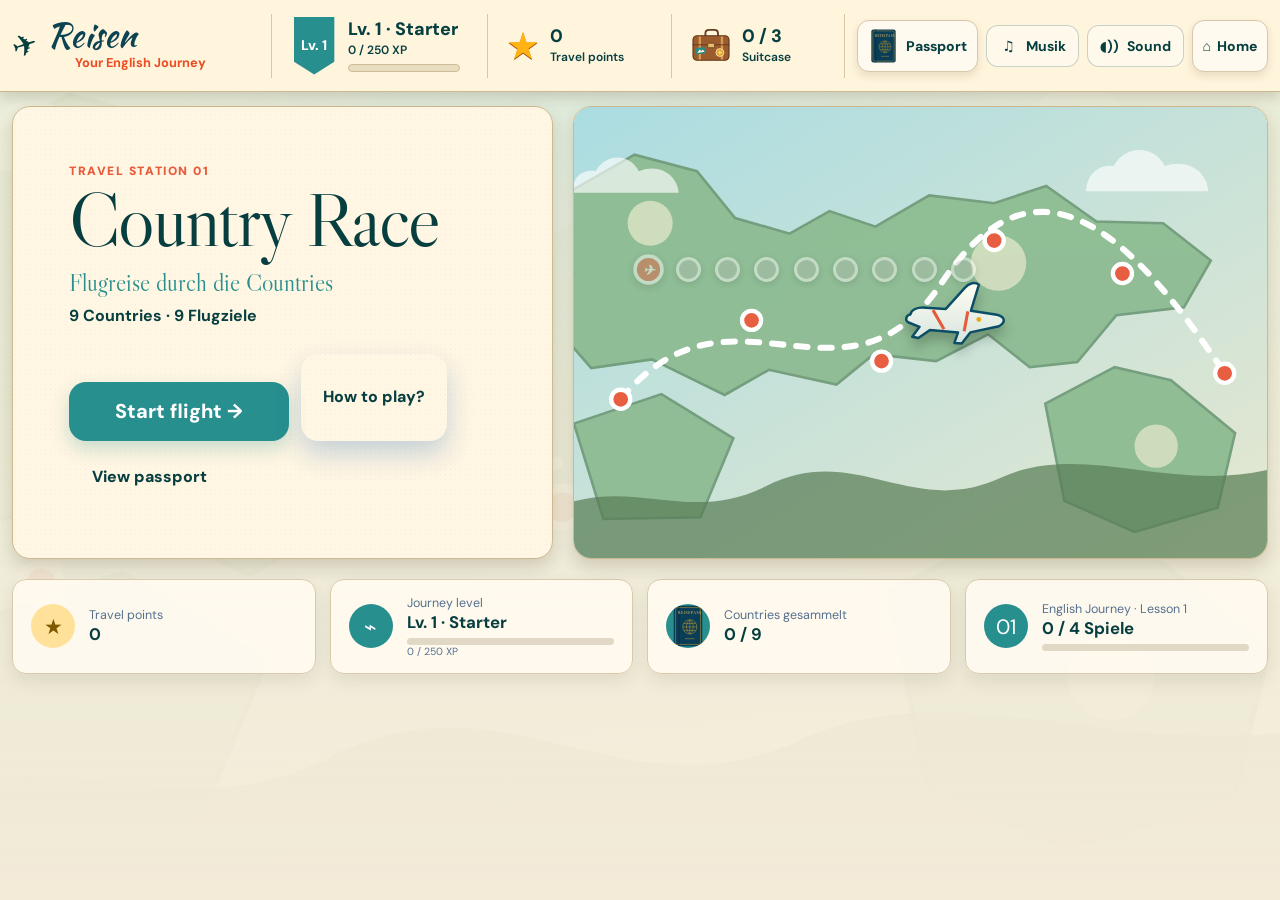
==== commit 759120f7: "Translate all game content and speech to English" ====
--- a/english-game/CountryMap/index.html
+++ b/english-game/CountryMap/index.html
@@ -1,12 +1,12 @@
 <!doctype html>
-<html lang="de">
+<html lang="en">
 
 <head>
     <meta charset="utf-8">
     <meta name="viewport" content="width=device-width,initial-scale=1,viewport-fit=cover">
     <meta name="theme-color" content="#fff4dc">
-    <title>Flag Match – Woher kommst du?</title>
-    <title>Country Race · Deine Deutschreise</title>
+    <title>Flag Match – Where are you from?</title>
+    <title>Country Race · Your English Journey</title>
     <link rel="stylesheet" href="assets/country-map.css">
     <link rel="stylesheet" href="../assets/game-theme.css">
     <link rel="stylesheet" href="../assets/reisen-audio.css">
@@ -1259,18 +1259,18 @@
         <a class="skip-link" href="#reiseMain">Zum Spiel springen</a>
         <header class="reisen-header" aria-label="Hauptnavigation"><a class="reisen-brand" href="../index.html"><span
                     class="reisen-brand__plane">✈</span><span><b class="reisen-brand__name">Reisen</b><small
-                        class="reisen-subtitle">Deine Deutschreise</small></span></a>
+                        class="reisen-subtitle">Your English Journey</small></span></a>
             <div class="reisen-header__stat"><span class="reisen-level">Lv. 1</span><span><b
                         data-level-name>Starter</b><small data-xp-text>0 / 250 XP</small><span class="reisen-xp"><i
                             data-xp-bar></i></span></span></div>
             <div class="reisen-header__stat"><span class="reisen-star">★</span><span><b
-                        data-global-points>0</b><small>Reisepunkte</small></span></div>
+                        data-global-points>0</b><small>Travel points</small></span></div>
             <div class="reisen-header__stat reisen-header__stat--case"><img src="assets/country-map/suitcase.svg"
                     width="42" height="42" alt=""><span><b><span data-suitcase>0</span> /
-                        3</b><small>Koffer</small></span></div>
+                        3</b><small>Suitcase</small></span></div>
             <div class="reisen-header__actions"><button class="reisen-header__action reisen-header__action--passport"
                     data-passport><img src="assets/country-map/passport.svg"
-                        alt=""><span>Reisepass</span></button><button class="reisen-header__action" data-sound
+                        alt=""><span>Passport</span></button><button class="reisen-header__action" data-sound
                     aria-label="Ton ausschalten">🔊<span>Sound</span></button><a class="reisen-header__action"
                     href="../index.html" aria-label="Home">⌂<span>Home</span></a></div>
         </header>
@@ -1278,46 +1278,45 @@
             <p id="reiseLive" class="sr-only" aria-live="assertive"></p>
             <section id="reiseStart" class="reise-screen start-layout">
                 <article class="paper intro-card">
-                    <p class="kicker">REISESTATION 01</p>
+                    <p class="kicker">TRAVEL STATION 01</p>
                     <h1>Country Race</h1>
-                    <p class="tagline">Flugreise durch die Länder</p><b>9 Länder · 9 Flugziele</b>
-                    <div class="button-row"><button class="reise-button primary" id="reiseStartBtn">Flug starten
-                            →</button><button class="reise-button secondary" id="reiseHowBtn">Wie spielt man?</button><button class="reise-button quiet" data-passport>Reisepass ansehen</button>
+                    <p class="tagline">Flugreise durch die Countries</p><b>9 Countries · 9 Flugziele</b>
+                    <div class="button-row"><button class="reise-button primary" id="reiseStartBtn">Start flight
+                            →</button><button class="reise-button secondary" id="reiseHowBtn">How to play?</button><button class="reise-button quiet" data-passport>View passport</button>
                     </div>
                 </article>
                 <article class="paper map-card"><img src="assets/country-map/travel-map.svg"
-                        alt="Illustrierte Reiseroute">
+                        alt="Illustrated travel route">
                     <div class="route" data-route></div><img class="map-plane" src="assets/country-map/plane.svg"
                         alt="">
                 </article>
                 <aside class="status-grid">
-                    <div class="status-box"><i>★</i><span>Reisepunkte<strong data-global-points>0</strong></span></div>
-                    <div class="status-box"><i>⌁</i><span>Reise-Level<strong data-level-name>Lv. 1 · Starter</strong><em
+                    <div class="status-box"><i>★</i><span>Travel points<strong data-global-points>0</strong></span></div>
+                    <div class="status-box"><i>⌁</i><span>Journey level<strong data-level-name>Lv. 1 · Starter</strong><em
                                 class="meter"><u data-xp-bar></u></em><small data-xp-text></small></span></div>
-                    <div class="status-box"><img src="assets/country-map/passport.svg" alt=""><span>Länder
+                    <div class="status-box"><img src="assets/country-map/passport.svg" alt=""><span>Countries
                             gesammelt<strong><b data-visited>0</b> / 9</strong></span></div>
-                    <div class="status-box"><i>01</i><span>Deutschreise · Lektion 1<strong><b data-games>0</b> / 4
+                    <div class="status-box"><i>01</i><span>English Journey · Lesson 1<strong><b data-games>0</b> / 4
                                 Spiele</strong><em class="meter"><u data-lesson-bar></u></em></span></div>
                 </aside>
             </section>
             <section id="reiseGame" class="reise-screen play-layout" hidden>
                 <aside class="paper journey-panel">
-                    <p class="station-tag">REISESTATION 01</p>
+                    <p class="station-tag">TRAVEL STATION 01</p>
                     <h2>COUNTRY RACE</h2>
-                    <p class="left-subtitle">Flugreise durch die Länder</p><strong>9 Länder · 9 Flugziele</strong>
+                    <p class="left-subtitle">Flugreise durch die Countries</p><strong>9 Countries · 9 Flugziele</strong>
                     <div class="mini-map"><img src="assets/country-map/travel-map.svg" alt="Dekorative Reisekarte">
                         <div class="route" data-route></div><img id="reisePlane" src="assets/country-map/plane.svg"
                             alt="Aktuelle Position">
                     </div>
-                    <div class="left-passport"><img src="assets/country-map/passport.svg" alt=""><span>Mein
-                            Reisepass<b><b data-visited>0</b> / 9 Länder besucht</b></span></div><button
-                        class="reise-button primary" data-passport>Reisepass ansehen</button><small
-                        class="left-best">Bestwert 🏆 <b id="leftBest">0</b></small>
+                    <div class="left-passport"><img src="assets/country-map/passport.svg" alt=""><span>My passport<b><b data-visited>0</b> / 9 Countries visited</b></span></div><button
+                        class="reise-button primary" data-passport>View passport</button><small
+                        class="left-best">Best score 🏆 <b id="leftBest">0</b></small>
                     <div class="bonus-box"><img src="assets/country-map/suitcase.svg"
-                            alt=""><span><b>Bonus-Koffer</b><small><b data-suitcase>0</b> / 3 richtige</small></span>
+                            alt=""><span><b>Bonus-Suitcase</b><small><b data-suitcase>0</b> / 3  correct</small></span>
                     </div>
-                    <div class="combo-box"><b id="reiseCombo">Serie starten</b><small id="comboHelp">Drei richtige
-                            Antworten finden den Koffer.</small></div>
+                    <div class="combo-box"><b id="reiseCombo">Serie starten</b><small id="comboHelp">Drei  correct
+                            answers unlock the suitcase.</small></div>
                 </aside>
                 <div class="question-column">
                     <div class="mission-route paper"><span id="reiseMission">MISSION 1 / 9</span>
@@ -1325,62 +1324,61 @@
                     </div>
                     <article class="paper quiz-card flight-card phase-start" id="reiseCard">
                         <div class="mystery" id="mysteryLabel" hidden><b>GEHEIMES LAND</b><span>Doppelte
-                                Missionspunkte</span></div>
+                                Mission points</span></div>
                         <div class="flight-prompt">
-                            <span>FLUGZIEL</span>
+                            <span>DESTINATION</span>
                             <div class="reise-flag" id="reiseFlag" role="img"></div>
                             <div class="conceal" id="conceal" hidden>?</div><button id="reiseSpeak"
-                                aria-label="Ländernamen anhören">🔊</button>
+                                aria-label="Listen to country name">🔊</button>
                         </div>
-                        <h2>Fliege zum richtigen Land!</h2>
+                        <h2>Fliege zum  correctn Land!</h2>
                         <div class="flight-world" id="flightWorld">
                             <div class="flight-sky" aria-hidden="true"><i></i><i></i><i></i></div>
                             <div class="flight-horizon" aria-hidden="true"></div>
                             <div class="reise-answers flight-lanes" id="reiseAnswers"></div>
                             <div class="flight-plane" id="flightPlane" aria-hidden="true"><i class="turbo-trail"></i><img src="assets/country-map/plane.svg" alt=""></div>
-                            <div class="arrival-banner" id="arrivalBanner" hidden><b>ZIEL ERREICHT!</b><span>Alle Länder angeflogen</span></div>
+                            <div class="arrival-banner" id="arrivalBanner" hidden><b>DESTINATION REACHED!</b><span>All countries visited</span></div>
                         </div>
                         <div class="reise-feedback" id="reiseFeedback" aria-live="polite"></div><button
-                            class="reise-button primary" id="reiseNext" hidden>Weiterfliegen →</button>
+                            class="reise-button primary" id="reiseNext" hidden>Fly onward →</button>
                     </article>
                     <div class="game-footer"><button class="reise-button secondary"
                             onclick="document.getElementById('reiseStart').hidden=false;document.getElementById('reiseGame').hidden=true">←
-                            Zurück</button><span>✈ Flugmeilen <b id="reiseScore">0</b></span><span>Bestwert <b
+                            Back</button><span>✈ Flight miles <b id="reiseScore">0</b></span><span>Best score <b
                                 id="reiseBest">0</b></span></div>
                 </div>
                 <aside class="paper passport-side">
                     <header><img src="assets/country-map/passport.svg" alt="">
-                        <h3>MEIN REISEPASS</h3>
-                        <p>Lektion 1</p>
+                        <h3>MY PASSPORT</h3>
+                        <p>Lesson 1</p>
                     </header>
                     <nav>
-                        <span>◎<small>Länder</small></span><span>▣<small>Dialoge</small></span><span>✚<small>Sätze</small></span><span>⌖<small>Woher?</small></span>
+                        <span>◎<small>Countries</small></span><span>▣<small>Dialogues</small></span><span>✚<small>Sentences</small></span><span>⌖<small>Where From?</small></span>
                     </nav>
-                    <p>Besuchte Länder: <b data-visited>0</b> / 9</p>
+                    <p>Countries visited: <b data-visited>0</b> / 9</p>
                     <div id="reiseMiniStamps" class="mini-stamp-grid"></div><button class="text-link"
-                        data-passport>Reisepass öffnen →</button>
-                    <footer>Alle 9 Länder besuchen für das <b>Länder-Meister-Abzeichen!</b></footer>
+                        data-passport>Passport open →</button>
+                    <footer>Visit all 9 countries to earn the <b>Country Master badge!</b></footer>
                 </aside>
             </section>
             <section id="reiseEnd" class="reise-screen end-layout" hidden>
                 <article class="paper final-card"><img src="assets/country-map/plane.svg" alt="">
-                    <p class="kicker">REISESTATION 01</p>
-                    <h1>Reise geschafft!</h1>
+                    <p class="kicker">TRAVEL STATION 01</p>
+                    <h1>Journey complete!</h1>
                     <p id="recordText"></p>
                     <div class="results">
                         <div><b>9</b><span>Missionen</span></div>
-                        <div><b id="finalCorrect">0 / 9</b><span>richtig</span></div>
-                        <div><b id="finalScore">0</b><span>Flugmeilen</span></div>
+                        <div><b id="finalCorrect">0 / 9</b><span>correct</span></div>
+                        <div><b id="finalScore">0</b><span>Flight miles</span></div>
                         <div><b id="finalCombo">x0</b><span>Beste Serie</span></div>
-                        <div><b id="finalStamps">0</b><span>Neue Stempel</span></div>
+                        <div><b id="finalStamps">0</b><span>New stamps</span></div>
                     </div>
                     <div id="finishBonus" class="finish-bonus"></div>
-                    <div class="global-result"><span>★ Reisepunkte <b data-global-points>0</b></span><span
-                            data-level-name>Lv. 1 · Starter</span><span>Deutschreise: <b data-games>0</b> / 4</span><em
+                    <div class="global-result"><span>★ Travel points <b data-global-points>0</b></span><span
+                            data-level-name>Lv. 1 · Starter</span><span>English Journey: <b data-games>0</b> / 4</span><em
                             class="meter"><u data-lesson-bar></u></em></div>
-                    <div class="button-row"><button class="reise-button primary" id="reiseAgain">Noch einmal
-                            spielen</button><button class="reise-button secondary" data-passport>Reisepass
-                            ansehen</button><a class="reise-button quiet" href="../index.html">Zurück zu den Spielen</a>
+                    <div class="button-row"><button class="reise-button primary" id="reiseAgain">Play again</button><button class="reise-button secondary" data-passport>Passport
+                            view</button><a class="reise-button quiet" href="../index.html">Back to games</a>
                     </div>
                 </article>
             </section>
@@ -1388,39 +1386,39 @@
         <div class="reise-overlay" id="reisePassport" hidden>
             <section class="passport-book-new" role="dialog" aria-modal="true" aria-labelledby="reisePassportTitle">
                 <button class="close-modal" data-close>×</button>
-                <header><small>DEINE DEUTSCHREISE</small>
-                    <h2 id="reisePassportTitle">Mein Reisepass</h2>
-                    <p>Besuchte Länder: <b data-visited>0</b> / 9</p>
+                <header><small>DEINE ENGLISH JOURNEY</small>
+                    <h2 id="reisePassportTitle">My passport</h2>
+                    <p>Countries visited: <b data-visited>0</b> / 9</p>
                 </header><em class="meter"><u data-passport-bar></u></em>
-                <nav><button class="active">Länder</button><button disabled>Meine Reise · bald</button></nav>
+                <nav><button class="active">Countries</button><button disabled>My journey · soon</button></nav>
                 <div id="reiseStampGrid" class="stamp-grid-new"></div>
-                <p id="passportMilestone">Sammle alle neun Länderstempel.</p><button class="reset-link"
-                    id="reiseReset">Länderstempel zurücksetzen</button>
+                <p id="passportMilestone">Collect all nine country stamps.</p><button class="reset-link"
+                    id="reiseReset">Reset country stamps</button>
             </section>
         </div>
         <div class="reise-overlay" id="reiseReward" hidden>
             <section class="reward-card" role="dialog" aria-modal="true" aria-labelledby="rewardHeading"><button
-                    class="close-modal" data-close>×</button><small id="rewardKicker">NEUER STEMPEL</small>
+                    class="close-modal" data-close>×</button><small id="rewardKicker">NEW STAMP</small>
                 <h2 id="rewardHeading"></h2>
                 <div id="rewardImage"></div>
-                <p id="rewardCopy"></p><button class="reise-button primary" data-close>Weiterreisen</button>
+                <p id="rewardCopy"></p><button class="reise-button primary" data-close>Continue journey</button>
             </section>
         </div>
         <div class="reise-overlay" id="reiseConfirm" hidden>
             <section class="confirm-card" role="alertdialog" aria-modal="true">
-                <h2>Länderstempel zurücksetzen?</h2>
-                <p>Besuche und Stempel werden gelöscht. Reisepunkte, XP und Spielwerte bleiben erhalten.</p><button
-                    class="reise-button secondary" id="reiseCancel">Abbrechen</button><button
-                    class="reise-button danger" id="reiseConfirmBtn">Zurücksetzen</button>
+                <h2>Reset country stamps?</h2>
+                <p>Visits and stamps will be deleted. Travel points, XP, and game scores will remain.</p><button
+                    class="reise-button secondary" id="reiseCancel">Cancel</button><button
+                    class="reise-button danger" id="reiseConfirmBtn">Reset</button>
             </section>
         </div>
         <div class="reise-overlay" id="reiseTutorial" hidden>
             <section class="reward-card tutorial-card" role="dialog" aria-modal="true" aria-labelledby="tutorialHeading"><button
                     class="close-modal" data-close>×</button><small>COUNTRY RACE</small>
                 <h2 id="tutorialHeading">So fliegst du</h2>
-                <ol><li>Sieh dir die Flagge an.</li><li>Wähle mit Tippen, ← → oder A / D eine Flugroute.</li><li>Fliege durch das richtige Länder-Tor und sammle Flugmeilen.</li></ol>
-                <p>Ab drei richtigen Flügen startet dein Turbo. Es gibt keine Leben und keinen Zeitdruck.</p>
-                <button class="reise-button primary" id="tutorialStart">Flug starten →</button>
+                <ol><li>Look at the flag.</li><li>Choose a route using the buttons, ← →, or A / D.</li><li>Fliege durch das  correct Countries-Tor und sammle Flight miles.</li></ol>
+                <p>Three correct flights activate your boost. There are no lives and no time limit.</p>
+                <button class="reise-button primary" id="tutorialStart">Start flight →</button>
             </section>
         </div>
         <div id="reiseToasts" class="toast-stack" aria-live="polite"></div>
@@ -1428,7 +1426,7 @@
     <div id="legacyCountryMap" hidden>
         <header class="site-header" aria-label="Reisen navigation">
             <div class="site-brand">✈️ Reisen</div>
-            <a class="header-item" href="../index.html" aria-label="Zur Reisen Startseite">🏠 Home</a>
+            <a class="header-item" href="../index.html" aria-label="Zur Reisen Home">🏠 Home</a>
             <div class="header-item" aria-label="Beste Punktzahl">⭐ Best Score <span id="headerBest">0</span></div>
             <button class="sound" data-sound aria-label="Ton ein- oder ausschalten">🔊 Sound</button>
         </header>
@@ -1449,22 +1447,22 @@
         <main class="app">
             <div class="shell">
                 <section id="start" class="screen">
-                    <div class="screen-head"><button class="passport-btn" data-passport aria-label="Reisepass öffnen">🛂
-                            Reisepass</button></div>
+                    <div class="screen-head"><button class="passport-btn" data-passport aria-label="Passport open">🛂
+                            Passport</button></div>
                     <div class="card start-card"><span class="globe">🌍</span>
                         <h1>Flag Match</h1>
-                        <p>Woher kommst du?</p><button class="passport-card" data-passport
-                            aria-label="Reisepass öffnen"><strong>🛂 Reisepass</strong><span><b data-visited>0</b> / 9
-                                Länder besucht</span><span class="mini-progress"><span
+                        <p>Where are you from?</p><button class="passport-card" data-passport
+                            aria-label="Passport open"><strong>🛂 Passport</strong><span><b data-visited>0</b> / 9
+                                Countries visited</span><span class="mini-progress"><span
                                     data-passport-bar></span></span></button><button class="primary" id="startBtn">Spiel
                             starten</button>
                     </div>
                 </section>
                 <section id="game" class="screen" hidden>
                     <header class="topbar">
-                        <div class="progress-meta"><span id="qCount">Frage 1 / 9</span></div>
+                        <div class="progress-meta"><span id="qCount">Question 1 / 9</span></div>
                         <div class="score">⭐ <span id="score">0</span></div><button class="passport-btn" data-passport
-                            aria-label="Reisepass öffnen">🛂 Reisepass</button>
+                            aria-label="Passport open">🛂 Passport</button>
                     </header>
                     <div class="progress" aria-label="Spielfortschritt">
                         <div id="bar"></div>
@@ -1473,7 +1471,7 @@
                         <div class="combo" id="combo" aria-live="polite"></div>
                         <div class="flag-row">
                             <div class="flag" id="flag" role="img"></div><button class="icon-btn speak" id="speak"
-                                aria-label="Land vorlesen">🔈</button>
+                                aria-label="Read country aloud">🔈</button>
                         </div>
                         <h2 class="question">Welches Land ist das?</h2>
                         <div class="answers" id="answers"></div>
@@ -1481,68 +1479,67 @@
                     </div>
                 </section>
                 <section id="end" class="screen" hidden>
-                    <div class="screen-head"><button class="passport-btn" data-passport aria-label="Reisepass öffnen">🛂
-                            Reisepass</button></div>
+                    <div class="screen-head"><button class="passport-btn" data-passport aria-label="Passport open">🛂
+                            Passport</button></div>
                     <div class="card"><span class="globe">🎉</span>
-                        <h2>Spiel beendet!</h2>
+                        <h2>Game complete!</h2>
                         <div class="stats">
-                            <div class="stat"><b id="correctStat">0</b><span>Richtige Antworten</span></div>
-                            <div class="stat"><b id="mistakeStat">0</b><span>Fehler</span></div>
-                            <div class="stat"><b id="percentStat">0%</b><span>Prozent</span></div>
+                            <div class="stat"><b id="correctStat">0</b><span>Correct answers</span></div>
+                            <div class="stat"><b id="mistakeStat">0</b><span>Mistakes</span></div>
+                            <div class="stat"><b id="percentStat">0%</b><span>Accuracy</span></div>
                             <div class="stat"><b id="finalStat">0</b><span>⭐ Punktzahl</span></div>
                             <div class="stat" style="grid-column:1/-1"><b id="bestStat">0</b><span>🏆 Beste
                                     Punktzahl</span>
                             </div>
                         </div>
                         <div class="passport-summary">
-                            <p id="newStamps">Keine neuen Stempel in dieser Runde.</p>
-                            <p>Besuchte Länder insgesamt: <span data-visited>0</span> / 9</p><button
-                                class="primary secondary" data-passport aria-label="Reisepass öffnen">Reisepass
-                                ansehen</button>
+                            <p id="newStamps">No new stamps this round.</p>
+                            <p>Countries visited in total: <span data-visited>0</span> / 9</p><button
+                                class="primary secondary" data-passport aria-label="Passport open">Passport
+                                view</button>
                         </div>
-                        <div class="actions"><button class="primary" id="againBtn">Noch einmal</button><button
-                                class="primary secondary" id="homeBtn">Startseite</button></div>
+                        <div class="actions"><button class="primary" id="againBtn">Play again</button><button
+                                class="primary secondary" id="homeBtn">Home</button></div>
                     </div>
                 </section>
             </div>
         </main>
         <div class="overlay" id="passportModal" hidden>
             <section class="passport-book" role="dialog" aria-modal="true" aria-labelledby="passportTitle"><button
-                    class="modal-close" data-close-passport aria-label="Reisepass schließen">✕</button>
+                    class="modal-close" data-close-passport aria-label="Close passport">✕</button>
                 <header class="passport-head">
-                    <h2 id="passportTitle">🛂 Mein Reisepass</h2>
-                    <p>Meine Länder</p>
+                    <h2 id="passportTitle">🛂 My passport</h2>
+                    <p>Meine Countries</p>
                 </header>
                 <div class="passport-progress-wrap">
-                    <div>Besuchte Länder: <span data-visited>0</span> / 9</div>
+                    <div>Countries visited: <span data-visited>0</span> / 9</div>
                     <div class="passport-progress"><span data-passport-bar></span></div>
-                    <div id="completeBadge" class="complete" hidden>🌍 Alle Länder besucht! &nbsp; 🏅 Goldener Reisepass
+                    <div id="completeBadge" class="complete" hidden>🌍 All countries visited! &nbsp; 🏅 Golden Passport
                     </div>
                 </div>
                 <div class="stamp-grid" id="stampGrid"></div>
-                <footer class="passport-footer"><button class="reset-btn" id="resetPassportBtn">Reisepass
-                        zurücksetzen</button></footer>
+                <footer class="passport-footer"><button class="reset-btn" id="resetPassportBtn">Reset passport</button></footer>
             </section>
         </div>
         <div class="overlay" id="unlockModal" hidden>
             <section class="unlock-box" role="dialog" aria-modal="true" aria-labelledby="unlockTitle"><button
-                    class="modal-close" id="closeUnlock" aria-label="Stempelmeldung schließen">✕</button>
-                <h2 id="unlockTitle">Neuer Stempel!</h2>
+                    class="modal-close" id="closeUnlock" aria-label="Close stamp message">✕</button>
+                <h2 id="unlockTitle">New stamp!</h2>
                 <div id="unlockStamp"></div>
-                <p><strong id="unlockCountry"></strong> besucht!</p>
+                <p><strong id="unlockCountry"></strong> visited!</p>
             </section>
         </div>
         <div class="overlay" id="resetConfirm" hidden>
             <section class="confirm-box" role="alertdialog" aria-modal="true" aria-labelledby="resetTitle">
-                <h2 id="resetTitle">Möchtest du alle Stempel löschen?</h2>
-                <div class="confirm-actions"><button id="cancelReset">Abbrechen</button><button class="danger"
-                        id="confirmReset">Zurücksetzen</button></div>
+                <h2 id="resetTitle">Delete all stamps?</h2>
+                <div class="confirm-actions"><button id="cancelReset">Cancel</button><button class="danger"
+                        id="confirmReset">Reset</button></div>
             </section>
         </div>
         <script type="text/plain" aria-hidden="true">
         (() => {
             'use strict';
-            const countries = [['de', 'Deutschland'], ['at', 'Österreich'], ['ch', 'die Schweiz'], ['fr', 'Frankreich'], ['es', 'Spanien'], ['tr', 'die Türkei'], ['er', 'Eritrea'], ['za', 'Südafrika'], ['us', 'die USA']];
+            const countries = [['de', 'Germany'], ['at', 'Austria'], ['ch', 'Switzerland'], ['fr', 'France'], ['es', 'Spain'], ['tr', 'Turkey'], ['er', 'Eritrea'], ['za', 'South Africa'], ['us', 'the USA']];
             const PASSPORT_KEY = 'german-games-passport-v1';
             const passportMeta = { de: { flag: '🇩🇪', color: '#2864ad' }, at: { flag: '🇦🇹', color: '#c73743' }, ch: { flag: '🇨🇭', color: '#9e2732' }, fr: { flag: '🇫🇷', color: '#203b79' }, es: { flag: '🇪🇸', color: '#d77a18' }, tr: { flag: '🇹🇷', color: '#b51f3b' }, er: { flag: '🇪🇷', color: '#168b88' }, za: { flag: '🇿🇦', color: '#238252' }, us: { flag: '🇺🇸', color: '#243f76' } };
             function flagSVG(code) { const o = '<svg viewBox="0 0 300 200" xmlns="http://www.w3.org/2000/svg" aria-hidden="true">', z = '</svg>'; const bands = (a, v = false) => a.map((c, i) => `<rect ${v ? `x="${i * 300 / a.length}" width="${300 / a.length}" height="200"` : `y="${i * 200 / a.length}" width="300" height="${200 / a.length}"`} fill="${c}"/>`).join(''); const star = (x, y, s = 20, c = '#fff') => `<text x="${x}" y="${y}" fill="${c}" font-size="${s * 2}" text-anchor="middle" dominant-baseline="central">★</text>`; let s = ''; if (code === 'de') s = bands(['#111', '#d00', '#ffce00']); if (code === 'at') s = bands(['#ed2939', '#fff', '#ed2939']); if (code === 'ch') s = '<rect width="300" height="200" fill="#d52b1e"/><path d="M125 35h50v40h40v50h-40v40h-50v-40H85V75h40z" fill="#fff"/>'; if (code === 'fr') s = bands(['#0055a4', '#fff', '#ef4135'], true); if (code === 'es') s = '<rect width="300" height="200" fill="#aa151b"/><rect y="50" width="300" height="100" fill="#f1bf00"/><rect x="68" y="78" width="27" height="43" rx="3" fill="#aa151b"/><circle cx="81.5" cy="99" r="9" fill="#f1bf00"/>'; if (code === 'tr') s = '<rect width="300" height="200" fill="#e30a17"/><circle cx="125" cy="100" r="53" fill="#fff"/><circle cx="143" cy="100" r="43" fill="#e30a17"/>' + star(190, 100, 19); if (code === 'er') s = '<rect width="300" height="200" fill="#12ad2b"/><path d="M0 0v200l300-100z" fill="#e4181c"/><path d="M0 200h300L0 100z" fill="#4189dd"/><circle cx="75" cy="100" r="29" fill="none" stroke="#ffc726" stroke-width="7"/><path d="M75 70v62M60 82l15 13 15-13M57 104l18 12 18-12" stroke="#ffc726" stroke-width="5" fill="none"/>'; if (code === 'za') s = '<rect width="300" height="200" fill="#de3831"/><path d="M0 0l105 100L0 200z" fill="#000"/><path d="M0 75h73L165 0h135v52H178l-60 48 60 48h122v52H165l-92-75H0z" fill="#fff"/><path d="M0 85h80l94-75h126v32H170l-72 58 72 58h130v32H174l-94-75H0z" fill="#007a4d"/><path d="M174 158h126v32H174l-40-32z" fill="#002395"/><path d="M0 77v46l23-23z" fill="#ffb612"/>'; if (code === 'us') s = bands(Array.from({ length: 13 }, (_, i) => i % 2 ? '#fff' : '#b22234')) + '<rect width="126" height="108" fill="#3c3b6e"/>' + Array.from({ length: 6 }, (_, y) => Array.from({ length: 5 }, (_, x) => star(13 + x * 25 + (y % 2 ? 12 : 0), 10 + y * 18, 5)).join('')).join(''); return o + s + z }
@@ -1552,7 +1549,7 @@
             let passport = loadPassport();
             function savePassport() { storageSet(PASSPORT_KEY, JSON.stringify(passport)) }
             function visitedCount() { return countries.filter(([id]) => passport.countries[id].unlocked).length }
-            function stampHTML(id, name, state, large = false) { const meta = passportMeta[id], turn = ((countries.findIndex(c => c[0] === id) % 5) - 2) * 1.7; return `<div class="stamp${state.unlocked ? '' : ' locked'}" style="--ink:${meta.color};--turn:${turn}deg" aria-label="${name}: ${state.unlocked ? `Besucht, ${state.visits} Besuche` : 'Noch nicht besucht'}"><span class="stamp-flag">${meta.flag}</span><span class="stamp-name">✦ ${name} ✦</span><span class="stamp-state">${state.unlocked ? '✓ BESUCHT' : '🔒 Noch nicht besucht'}</span>${state.unlocked ? `<span class="stamp-visits">✓ ${state.visits}</span>` : ''}</div>` }
+            function stampHTML(id, name, state, large = false) { const meta = passportMeta[id], turn = ((countries.findIndex(c => c[0] === id) % 5) - 2) * 1.7; return `<div class="stamp${state.unlocked ? '' : ' locked'}" style="--ink:${meta.color};--turn:${turn}deg" aria-label="${name}: ${state.unlocked ? `Visited, ${state.visits} visits` : 'Not visited yet'}"><span class="stamp-flag">${meta.flag}</span><span class="stamp-name">✦ ${name} ✦</span><span class="stamp-state">${state.unlocked ? '✓ VISITED' : '🔒 Not visited yet'}</span>${state.unlocked ? `<span class="stamp-visits">✓ ${state.visits}</span>` : ''}</div>` }
             function renderPassport() { const grid = $('#stampGrid'); grid.innerHTML = countries.map(([id, name]) => stampHTML(id, name, passport.countries[id])).join(''); updatePassportProgress() }
             function updatePassportProgress() { const count = visitedCount(), pct = count / countries.length * 100; $$('[data-visited]').forEach(x => x.textContent = count); $$('[data-passport-bar]').forEach(x => x.style.width = pct + '%'); $('#completeBadge').hidden = count !== countries.length }
             function focusables(root) { return $$('button,[href],input,select,textarea,[tabindex]:not([tabindex="-1"])').filter(x => root.contains(x) && !x.disabled && !x.hidden) }
@@ -1563,7 +1560,7 @@
             function stampSound() { if (!soundOn) return; try { audioCtx = audioCtx || new (window.AudioContext || window.webkitAudioContext)(); if (audioCtx.state === 'suspended') audioCtx.resume(); const now = audioCtx.currentTime;[[110, 'sine', .16, 0], [170, 'triangle', .1, .04], [740, 'sine', .08, .12]].forEach(([f, type, gain, delay]) => { const o = audioCtx.createOscillator(), g = audioCtx.createGain(); o.type = type; o.frequency.value = f; g.gain.setValueAtTime(.0001, now + delay); g.gain.exponentialRampToValueAtTime(gain, now + delay + .015); g.gain.exponentialRampToValueAtTime(.0001, now + delay + .18); o.connect(g).connect(audioCtx.destination); o.start(now + delay); o.stop(now + delay + .2) }) } catch (e) { } }
             function closeStampUnlock() { clearTimeout(unlockTimer); $('#unlockModal').hidden = true; document.body.style.overflow = '' }
             function showStampUnlock(countryId) { const country = countries.find(c => c[0] === countryId); if (!country) return; $('#unlockStamp').innerHTML = stampHTML(countryId, country[1], passport.countries[countryId], true); $('#unlockCountry').textContent = country[1]; $('#unlockModal').hidden = false; document.body.style.overflow = 'hidden'; $('#closeUnlock').focus(); stampSound(); if (!matchMedia('(prefers-reduced-motion: reduce)').matches) { const box = $('#unlockModal .unlock-box'), colors = ['#ffd54f', '#ef5f67', '#35c990', '#5a8ff5']; for (let i = 0; i < 18; i++) { const bit = document.createElement('i'); bit.className = 'unlock-confetti'; bit.style.cssText = `left:50%;top:50%;background:${colors[i % 4]};--x:${Math.cos(i) * 120 * (.5 + Math.random())}px;--y:${Math.sin(i) * 120 * (.5 + Math.random())}px`; box.append(bit); setTimeout(() => bit.remove(), 1300) } } unlockTimer = setTimeout(closeStampUnlock, 1800) }
-            function resetPassport() { passport = defaultPassport(); savePassport(); renderPassport(); newStamps = 0; $('#newStamps').textContent = 'Keine neuen Stempel in dieser Runde.' }
+            function resetPassport() { passport = defaultPassport(); savePassport(); renderPassport(); newStamps = 0; $('#newStamps').textContent = 'No new stamps this round.' }
             function shuffle(a) { for (let i = a.length - 1; i; i--) { const j = Math.floor(Math.random() * (i + 1));[a[i], a[j]] = [a[j], a[i]] } return a }
             function show(name) { Object.entries(screens).forEach(([k, v]) => v.hidden = k !== name) }
             const TOTAL_QUESTIONS = countries.length;
@@ -1572,11 +1569,11 @@
             function tone(kind) { if (!soundOn) return; try { audioCtx = audioCtx || new (window.AudioContext || window.webkitAudioContext)(); if (audioCtx.state === 'suspended') audioCtx.resume(); const notes = kind === 'good' ? [523, 659, 784] : kind === 'bad' ? [220, 165] : [523, 659, 784, 1047]; notes.forEach((f, i) => { const o = audioCtx.createOscillator(), g = audioCtx.createGain(); o.type = kind === 'bad' ? 'sawtooth' : 'sine'; o.frequency.value = f; g.gain.setValueAtTime(.0001, audioCtx.currentTime + i * .11); g.gain.exponentialRampToValueAtTime(.13, audioCtx.currentTime + i * .11 + .02); g.gain.exponentialRampToValueAtTime(.0001, audioCtx.currentTime + i * .11 + .18); o.connect(g).connect(audioCtx.destination); o.start(audioCtx.currentTime + i * .11); o.stop(audioCtx.currentTime + i * .11 + .2) }) } catch (e) { } }
             function start() { round = makeRound(); index = score = correct = combo = newStamps = 0; locked = false; $('#score').textContent = 0; show('game'); render() }
             function createChoices(item) { const selected = new Map([[item[1], item]]); const pool = shuffle(countries.slice()); for (const country of pool) { if (!selected.has(country[1])) selected.set(country[1], country); if (selected.size === 4) break } return shuffle([...selected.values()]) }
-            function render() { locked = false; const item = round[index]; $('#qCount').textContent = `Frage ${index + 1} / ${TOTAL_QUESTIONS}`; $('#bar').style.width = `${(index + 1) / TOTAL_QUESTIONS * 100}%`; $('#flag').innerHTML = flagSVG(item[0]); $('#flag').setAttribute('aria-label', `Flagge: ${item[1]}`); $('#feedback').textContent = ''; $('#feedback').className = 'feedback'; $('#combo').textContent = combo >= 2 ? `🔥 Combo x${combo}` : ''; const choices = createChoices(item); const box = $('#answers'); box.replaceChildren(); const rendered = new Set; for (const c of choices) { if (rendered.has(c[1])) continue; rendered.add(c[1]); const b = document.createElement('button'); b.className = 'answer'; b.textContent = c[1]; b.dataset.name = c[1]; b.addEventListener('click', () => answer(b, c[1] === item[1])); box.append(b) } $('#gameCard').style.animation = 'none'; requestAnimationFrame(() => $('#gameCard').style.animation = 'enter .45s cubic-bezier(.2,.8,.2,1)'); setTimeout(() => box.querySelector('button')?.focus(), 100) }
-            function answer(btn, isCorrect) { if (locked) return; locked = true; const currentItem = round[index], current = currentItem[1]; $$('.answer').forEach(b => { b.disabled = true; if (b.dataset.name === current) b.classList.add('correct') }); const card = $('#gameCard'), fb = $('#feedback'); let firstVisit = false; if (isCorrect) { score += 10; correct++; combo++; btn.classList.add('correct'); firstVisit = unlockCountryStamp(currentItem[0]); if (firstVisit) { newStamps++; setTimeout(() => showStampUnlock(currentItem[0]), 350) } else fb.innerHTML = '✔ &nbsp; +10 Punkte<br>Richtig! &nbsp; <small>Besuch +1</small>'; if (firstVisit) fb.innerHTML = '✔ &nbsp; +10 Punkte<br>Richtig!'; fb.className = 'feedback good'; card.classList.add('good-glow'); const p = document.createElement('span'); p.className = 'float-points'; p.textContent = '+10'; card.append(p); setTimeout(() => p.remove(), 1000); tone('good') } else { combo = 0; btn.classList.add('wrong'); fb.textContent = `Leider falsch. Das ist ${current}.`; fb.className = 'feedback bad'; card.classList.add('shake', 'bad-glow'); tone('bad') } $('#score').textContent = score; setTimeout(() => { closeStampUnlock(); card.classList.remove('shake', 'good-glow', 'bad-glow'); index++; index < TOTAL_QUESTIONS ? render() : finish() }, firstVisit ? 2250 : 1450) }
-            function finish() { show('end'); const mistakes = TOTAL_QUESTIONS - correct; let best = Number(storageGet('flagMatchBest') || 0); if (score > best) { best = score; storageSet('flagMatchBest', String(best)) } $('#headerBest').textContent = best; $('#correctStat').textContent = correct; $('#mistakeStat').textContent = mistakes; $('#percentStat').textContent = `${Math.round(correct / TOTAL_QUESTIONS * 100)}%`; $('#finalStat').textContent = score; $('#bestStat').textContent = best; $('#newStamps').textContent = newStamps ? `Neue Stempel: ${newStamps}` : 'Keine neuen Stempel in dieser Runde.'; updatePassportProgress(); tone('done'); confetti() }
+            function render() { locked = false; const item = round[index]; $('#qCount').textContent = `Question ${index + 1} / ${TOTAL_QUESTIONS}`; $('#bar').style.width = `${(index + 1) / TOTAL_QUESTIONS * 100}%`; $('#flag').innerHTML = flagSVG(item[0]); $('#flag').setAttribute('aria-label', `Flag: ${item[1]}`); $('#feedback').textContent = ''; $('#feedback').className = 'feedback'; $('#combo').textContent = combo >= 2 ? `🔥 Combo x${combo}` : ''; const choices = createChoices(item); const box = $('#answers'); box.replaceChildren(); const rendered = new Set; for (const c of choices) { if (rendered.has(c[1])) continue; rendered.add(c[1]); const b = document.createElement('button'); b.className = 'answer'; b.textContent = c[1]; b.dataset.name = c[1]; b.addEventListener('click', () => answer(b, c[1] === item[1])); box.append(b) } $('#gameCard').style.animation = 'none'; requestAnimationFrame(() => $('#gameCard').style.animation = 'enter .45s cubic-bezier(.2,.8,.2,1)'); setTimeout(() => box.querySelector('button')?.focus(), 100) }
+            function answer(btn, isCorrect) { if (locked) return; locked = true; const currentItem = round[index], current = currentItem[1]; $$('.answer').forEach(b => { b.disabled = true; if (b.dataset.name === current) b.classList.add('correct') }); const card = $('#gameCard'), fb = $('#feedback'); let firstVisit = false; if (isCorrect) { score += 10; correct++; combo++; btn.classList.add('correct'); firstVisit = unlockCountryStamp(currentItem[0]); if (firstVisit) { newStamps++; setTimeout(() => showStampUnlock(currentItem[0]), 350) } else fb.innerHTML = '✔ &nbsp; +10 points<br>Correct! &nbsp; <small>Visit +1</small>'; if (firstVisit) fb.innerHTML = '✔ &nbsp; +10 points<br>Correct!'; fb.className = 'feedback good'; card.classList.add('good-glow'); const p = document.createElement('span'); p.className = 'float-points'; p.textContent = '+10'; card.append(p); setTimeout(() => p.remove(), 1000); tone('good') } else { combo = 0; btn.classList.add('wrong'); fb.textContent = `Not quite. This is ${current}.`; fb.className = 'feedback bad'; card.classList.add('shake', 'bad-glow'); tone('bad') } $('#score').textContent = score; setTimeout(() => { closeStampUnlock(); card.classList.remove('shake', 'good-glow', 'bad-glow'); index++; index < TOTAL_QUESTIONS ? render() : finish() }, firstVisit ? 2250 : 1450) }
+            function finish() { show('end'); const mistakes = TOTAL_QUESTIONS - correct; let best = Number(storageGet('flagMatchBest') || 0); if (score > best) { best = score; storageSet('flagMatchBest', String(best)) } $('#headerBest').textContent = best; $('#correctStat').textContent = correct; $('#mistakeStat').textContent = mistakes; $('#percentStat').textContent = `${Math.round(correct / TOTAL_QUESTIONS * 100)}%`; $('#finalStat').textContent = score; $('#bestStat').textContent = best; $('#newStamps').textContent = newStamps ? `New stamps: ${newStamps}` : 'No new stamps this round.'; updatePassportProgress(); tone('done'); confetti() }
             function confetti() { const colors = ['#ffd54f', '#ef5f67', '#35c990', '#5a8ff5', '#b56cf0']; for (let i = 0; i < 70; i++) { const x = document.createElement('i'); x.className = 'confetti'; x.style.left = Math.random() * 100 + 'vw'; x.style.background = colors[i % colors.length]; x.style.setProperty('--d', 2.3 + Math.random() * 2 + 's'); x.style.setProperty('--r', Math.random() * 180 + 'deg'); x.style.animationDelay = Math.random() * .8 + 's'; document.body.append(x); setTimeout(() => x.remove(), 5000) } }
-            function speak() { if (!('speechSynthesis' in window)) return; try { speechSynthesis.cancel(); const u = new SpeechSynthesisUtterance(round[index][1]); u.lang = 'de-DE'; u.rate = .85; speechSynthesis.speak(u) } catch (e) { } }
+            function speak() { if (!('speechSynthesis' in window)) return; try { speechSynthesis.cancel(); const u = new SpeechSynthesisUtterance(round[index][1]); u.lang = 'en-US'; u.rate = .85; speechSynthesis.speak(u) } catch (e) { } }
             $('#startBtn').addEventListener('click', start); $('#againBtn').addEventListener('click', start); $('#homeBtn').addEventListener('click', () => { show('start'); updatePassportProgress() }); $('#speak').addEventListener('click', speak); $('#closeUnlock').addEventListener('click', closeStampUnlock); $('#resetPassportBtn').addEventListener('click', () => { $('#resetConfirm').hidden = false; $('#cancelReset').focus() }); $('#cancelReset').addEventListener('click', () => { $('#resetConfirm').hidden = true; $('#resetPassportBtn').focus() }); $('#confirmReset').addEventListener('click', () => { resetPassport(); $('#resetConfirm').hidden = true; $('#resetPassportBtn').focus() }); document.addEventListener('click', e => { const passportButton = e.target.closest('[data-passport]'); if (passportButton) openPassport(passportButton); if (e.target.closest('[data-close-passport]')) closePassport(); if (e.target === $('#passportModal')) closePassport(); if (e.target.closest('[data-sound]')) { soundOn = !soundOn; storageSet('flagMatchSound', soundOn ? 'on' : 'off'); updateSound(); if (soundOn) tone('good') } }); document.addEventListener('keydown', e => { const activeOverlay = [...$$('.overlay')].reverse().find(x => !x.hidden); if (activeOverlay) { if (e.key === 'Escape') { if (activeOverlay.id === 'resetConfirm') { $('#resetConfirm').hidden = true; $('#resetPassportBtn').focus() } else if (activeOverlay.id === 'passportModal') closePassport(); else closeStampUnlock(); e.preventDefault(); return } if (e.key === 'Tab') { const list = focusables(activeOverlay); if (!list.length) return; const first = list[0], last = list[list.length - 1]; if (e.shiftKey && document.activeElement === first) { last.focus(); e.preventDefault() } else if (!e.shiftKey && document.activeElement === last) { first.focus(); e.preventDefault() } } return } if (!screens.game.hidden && ['ArrowRight', 'ArrowDown', 'ArrowLeft', 'ArrowUp'].includes(e.key)) { const a = $$('.answer'), i = a.indexOf(document.activeElement), step = ['ArrowRight', 'ArrowDown'].includes(e.key) ? 1 : -1; a[(i + step + a.length) % a.length]?.focus(); e.preventDefault() } }); updateSound(); renderPassport();
             $('#headerBest').textContent = Number(storageGet('flagMatchBest') || 0);
         })();
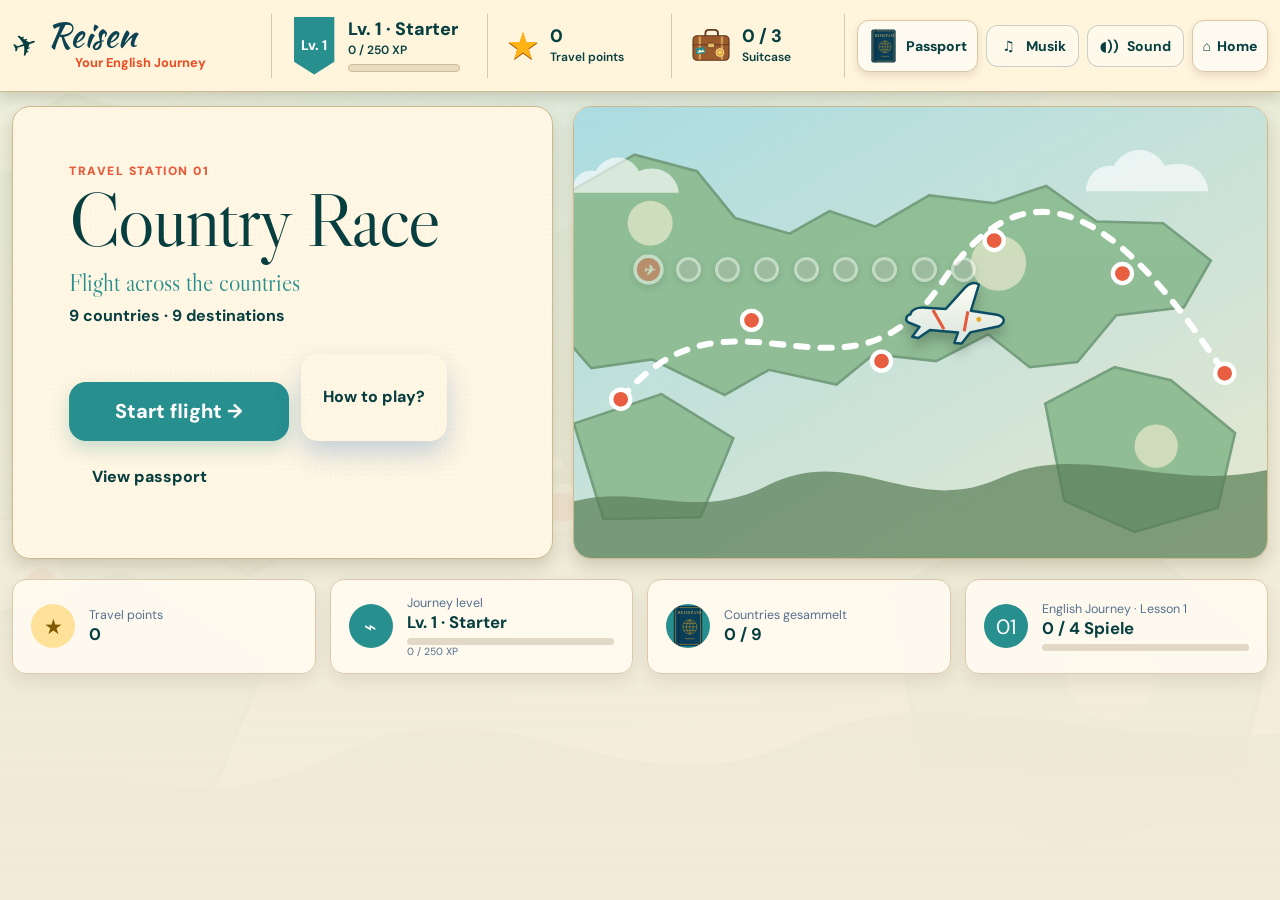
==== commit 16fcf8ae: "Complete English-only conversion of all game stations" ====
--- a/english-game/CountryMap/index.html
+++ b/english-game/CountryMap/index.html
@@ -1271,7 +1271,7 @@
             <div class="reisen-header__actions"><button class="reisen-header__action reisen-header__action--passport"
                     data-passport><img src="assets/country-map/passport.svg"
                         alt=""><span>Passport</span></button><button class="reisen-header__action" data-sound
-                    aria-label="Ton ausschalten">🔊<span>Sound</span></button><a class="reisen-header__action"
+                    aria-label="Turn sound off">🔊<span>Sound</span></button><a class="reisen-header__action"
                     href="../index.html" aria-label="Home">⌂<span>Home</span></a></div>
         </header>
         <main id="reiseMain" class="reise-main">
@@ -1280,7 +1280,7 @@
                 <article class="paper intro-card">
                     <p class="kicker">TRAVEL STATION 01</p>
                     <h1>Country Race</h1>
-                    <p class="tagline">Flugreise durch die Countries</p><b>9 Countries · 9 Flugziele</b>
+                    <p class="tagline">Flight across the countries</p><b>9 countries · 9 destinations</b>
                     <div class="button-row"><button class="reise-button primary" id="reiseStartBtn">Start flight
                             →</button><button class="reise-button secondary" id="reiseHowBtn">How to play?</button><button class="reise-button quiet" data-passport>View passport</button>
                     </div>
@@ -1304,7 +1304,7 @@
                 <aside class="paper journey-panel">
                     <p class="station-tag">TRAVEL STATION 01</p>
                     <h2>COUNTRY RACE</h2>
-                    <p class="left-subtitle">Flugreise durch die Countries</p><strong>9 Countries · 9 Flugziele</strong>
+                    <p class="left-subtitle">Flight across the countries</p><strong>9 countries · 9 destinations</strong>
                     <div class="mini-map"><img src="assets/country-map/travel-map.svg" alt="Dekorative Reisekarte">
                         <div class="route" data-route></div><img id="reisePlane" src="assets/country-map/plane.svg"
                             alt="Aktuelle Position">
@@ -1315,15 +1315,14 @@
                     <div class="bonus-box"><img src="assets/country-map/suitcase.svg"
                             alt=""><span><b>Bonus-Suitcase</b><small><b data-suitcase>0</b> / 3  correct</small></span>
                     </div>
-                    <div class="combo-box"><b id="reiseCombo">Serie starten</b><small id="comboHelp">Drei  correct
-                            answers unlock the suitcase.</small></div>
+                    <div class="combo-box"><b id="reiseCombo">Start a streak</b><small id="comboHelp">Three correct answers unlock the suitcase.</small></div>
                 </aside>
                 <div class="question-column">
                     <div class="mission-route paper"><span id="reiseMission">MISSION 1 / 9</span>
                         <div class="route" data-route></div><b>⚑</b>
                     </div>
                     <article class="paper quiz-card flight-card phase-start" id="reiseCard">
-                        <div class="mystery" id="mysteryLabel" hidden><b>GEHEIMES LAND</b><span>Doppelte
+                        <div class="mystery" id="mysteryLabel" hidden><b>MYSTERY COUNTRY</b><span>Doubled
                                 Mission points</span></div>
                         <div class="flight-prompt">
                             <span>DESTINATION</span>
@@ -1331,7 +1330,7 @@
                             <div class="conceal" id="conceal" hidden>?</div><button id="reiseSpeak"
                                 aria-label="Listen to country name">🔊</button>
                         </div>
-                        <h2>Fliege zum  correctn Land!</h2>
+                        <h2>Fly to the correct country!</h2>
                         <div class="flight-world" id="flightWorld">
                             <div class="flight-sky" aria-hidden="true"><i></i><i></i><i></i></div>
                             <div class="flight-horizon" aria-hidden="true"></div>
@@ -1386,7 +1385,7 @@
         <div class="reise-overlay" id="reisePassport" hidden>
             <section class="passport-book-new" role="dialog" aria-modal="true" aria-labelledby="reisePassportTitle">
                 <button class="close-modal" data-close>×</button>
-                <header><small>DEINE ENGLISH JOURNEY</small>
+                <header><small>YOUR ENGLISH JOURNEY</small>
                     <h2 id="reisePassportTitle">My passport</h2>
                     <p>Countries visited: <b data-visited>0</b> / 9</p>
                 </header><em class="meter"><u data-passport-bar></u></em>
@@ -1416,7 +1415,7 @@
             <section class="reward-card tutorial-card" role="dialog" aria-modal="true" aria-labelledby="tutorialHeading"><button
                     class="close-modal" data-close>×</button><small>COUNTRY RACE</small>
                 <h2 id="tutorialHeading">So fliegst du</h2>
-                <ol><li>Look at the flag.</li><li>Choose a route using the buttons, ← →, or A / D.</li><li>Fliege durch das  correct Countries-Tor und sammle Flight miles.</li></ol>
+                <ol><li>Look at the flag.</li><li>Choose a route using the buttons, ← →, or A / D.</li><li>Fly through the correct country gate and collect flight miles.</li></ol>
                 <p>Three correct flights activate your boost. There are no lives and no time limit.</p>
                 <button class="reise-button primary" id="tutorialStart">Start flight →</button>
             </section>
@@ -1428,7 +1427,7 @@
             <div class="site-brand">✈️ Reisen</div>
             <a class="header-item" href="../index.html" aria-label="Zur Reisen Home">🏠 Home</a>
             <div class="header-item" aria-label="Beste Punktzahl">⭐ Best Score <span id="headerBest">0</span></div>
-            <button class="sound" data-sound aria-label="Ton ein- oder ausschalten">🔊 Sound</button>
+            <button class="sound" data-sound aria-label="Toggle sound">🔊 Sound</button>
         </header>
         <div class="bg" aria-hidden="true">
             <div class="orb o1"></div>
@@ -1473,7 +1472,7 @@
                             <div class="flag" id="flag" role="img"></div><button class="icon-btn speak" id="speak"
                                 aria-label="Read country aloud">🔈</button>
                         </div>
-                        <h2 class="question">Welches Land ist das?</h2>
+                        <h2 class="question">Which country is this?</h2>
                         <div class="answers" id="answers"></div>
                         <div class="feedback" id="feedback" aria-live="assertive"></div>
                     </div>
@@ -1509,7 +1508,7 @@
                     class="modal-close" data-close-passport aria-label="Close passport">✕</button>
                 <header class="passport-head">
                     <h2 id="passportTitle">🛂 My passport</h2>
-                    <p>Meine Countries</p>
+                    <p>My countries</p>
                 </header>
                 <div class="passport-progress-wrap">
                     <div>Countries visited: <span data-visited>0</span> / 9</div>
@@ -1565,7 +1564,7 @@
             function show(name) { Object.entries(screens).forEach(([k, v]) => v.hidden = k !== name) }
             const TOTAL_QUESTIONS = countries.length;
             function makeRound() { return shuffle(countries.slice()) }
-            function updateSound() { $$('[data-sound]').forEach(b => { b.textContent = soundOn ? '🔊 Sound' : '🔇 Sound'; b.setAttribute('aria-label', soundOn ? 'Ton ausschalten' : 'Ton einschalten') }) }
+            function updateSound() { $$('[data-sound]').forEach(b => { b.textContent = soundOn ? '🔊 Sound' : '🔇 Sound'; b.setAttribute('aria-label', soundOn ? 'Turn sound off' : 'Turn sound on') }) }
             function tone(kind) { if (!soundOn) return; try { audioCtx = audioCtx || new (window.AudioContext || window.webkitAudioContext)(); if (audioCtx.state === 'suspended') audioCtx.resume(); const notes = kind === 'good' ? [523, 659, 784] : kind === 'bad' ? [220, 165] : [523, 659, 784, 1047]; notes.forEach((f, i) => { const o = audioCtx.createOscillator(), g = audioCtx.createGain(); o.type = kind === 'bad' ? 'sawtooth' : 'sine'; o.frequency.value = f; g.gain.setValueAtTime(.0001, audioCtx.currentTime + i * .11); g.gain.exponentialRampToValueAtTime(.13, audioCtx.currentTime + i * .11 + .02); g.gain.exponentialRampToValueAtTime(.0001, audioCtx.currentTime + i * .11 + .18); o.connect(g).connect(audioCtx.destination); o.start(audioCtx.currentTime + i * .11); o.stop(audioCtx.currentTime + i * .11 + .2) }) } catch (e) { } }
             function start() { round = makeRound(); index = score = correct = combo = newStamps = 0; locked = false; $('#score').textContent = 0; show('game'); render() }
             function createChoices(item) { const selected = new Map([[item[1], item]]); const pool = shuffle(countries.slice()); for (const country of pool) { if (!selected.has(country[1])) selected.set(country[1], country); if (selected.size === 4) break } return shuffle([...selected.values()]) }
